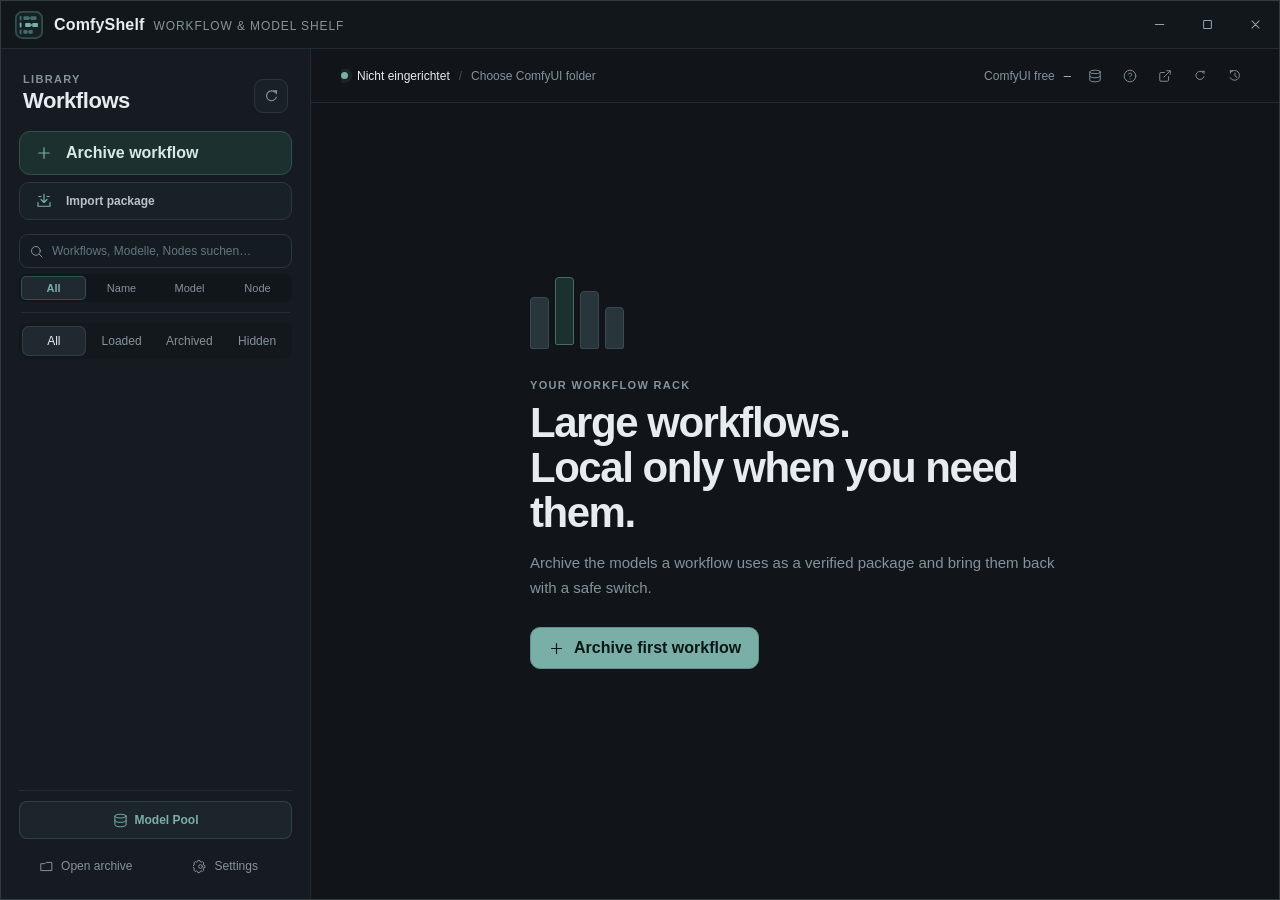
==== gui/index.html @ bd9ac720 "feat(ui): add categorized model pool overview modal with deduplication metrics" ====
<!doctype html>
<html lang="en">
<head>
  <meta charset="utf-8">
  <meta name="viewport" content="width=device-width, initial-scale=1">
  <title>ComfyShelf — Workflow & Model Shelf</title>
  <link rel="icon" href="assets/comfyshelf-mark-small.svg" type="image/svg+xml">
  <link rel="stylesheet" href="styles.css">
</head>
<body>
  <svg class="svg-sprite" aria-hidden="true">
    <symbol id="i-shelf" viewBox="0 0 24 24"><path d="M4 5.5h13.5a2 2 0 0 1 2 2v1H4z"/><path d="M4 10.5h16v3H4z"/><path d="M4 15.5h10.5a2 2 0 0 1 2 2v1H4z"/><path d="M3 3v18M21 3v18"/></symbol>
    <symbol id="i-minus" viewBox="0 0 24 24"><path d="M6 12h12"/></symbol>
    <symbol id="i-max" viewBox="0 0 24 24"><rect x="6.5" y="6.5" width="11" height="11" rx="1"/></symbol>
    <symbol id="i-restore" viewBox="0 0 24 24"><rect x="5.5" y="8.5" width="10" height="10" rx="1"/><path d="M8.5 8.5v-3h10v10h-3"/></symbol>
    <symbol id="i-close" viewBox="0 0 24 24"><path d="m7 7 10 10M17 7 7 17"/></symbol>
    <symbol id="i-plus" viewBox="0 0 24 24"><path d="M12 5v14M5 12h14"/></symbol>
    <symbol id="i-folder" viewBox="0 0 24 24"><path d="M3.5 7.5h6l2-2h9v13h-17z"/></symbol>
    <symbol id="i-refresh" viewBox="0 0 24 24"><path d="M19 8V4l-2 2a7 7 0 1 0 1.8 7"/><path d="M19 4h-4"/></symbol>
    <symbol id="i-settings" viewBox="0 0 24 24"><circle cx="12" cy="12" r="3"/><path d="M19 13.5v-3l-2-.7-.7-1.7.9-1.9-2.1-2.1-1.9.9-1.7-.7-.7-2h-3l-.7 2-1.7.7-1.9-.9-2.1 2.1.9 1.9-.7 1.7-2 .7v3l2 .7.7 1.7-.9 1.9 2.1 2.1 1.9-.9 1.7.7.7 2h3l.7-2 1.7-.7 1.9.9 2.1-2.1-.9-1.9.7-1.7z"/></symbol>
    <symbol id="i-shield" viewBox="0 0 24 24"><path d="M12 3 5 6v5c0 4.7 2.8 8.1 7 10 4.2-1.9 7-5.3 7-10V6z"/><path d="m9 12 2 2 4-4"/></symbol>
    <symbol id="i-download" viewBox="0 0 24 24"><path d="M12 4v11M8 11l4 4 4-4M5 19h14"/></symbol>
    <symbol id="i-upload" viewBox="0 0 24 24"><path d="M12 16V5M8 9l4-4 4 4M5 19h14"/></symbol>
    <symbol id="i-drive" viewBox="0 0 24 24"><rect x="3.5" y="5" width="17" height="14" rx="2"/><path d="M3.5 14h17M7 16.5h.01M10 16.5h.01"/></symbol>
    <symbol id="i-chevron" viewBox="0 0 24 24"><path d="m9 6 6 6-6 6"/></symbol>
    <symbol id="i-check" viewBox="0 0 24 24"><path d="m5 12 4 4L19 6"/></symbol>
    <symbol id="i-alert" viewBox="0 0 24 24"><path d="M12 3 2.8 20h18.4z"/><path d="M12 9v5M12 17.2v.1"/></symbol>
    <symbol id="i-copy" viewBox="0 0 24 24"><rect x="8" y="8" width="11" height="11" rx="1.5"/><path d="M16 8V5H5v11h3"/></symbol>
    <symbol id="i-import" viewBox="0 0 24 24"><path d="M4 14v5h16v-5"/><path d="M12 3v11M8 10l4 4 4-4"/><path d="M5 6h3M16 6h3"/></symbol>
    <symbol id="i-history" viewBox="0 0 24 24"><path d="M4 7V3M4 3h4"/><path d="M4.8 5.2A8.5 8.5 0 1 1 3.7 15"/><path d="M12 7v5l3 2"/></symbol>
    <symbol id="i-switch" viewBox="0 0 24 24"><path d="M4 7h13M14 4l3 3-3 3"/><path d="M20 17H7M10 14l-3 3 3 3"/></symbol>
    <symbol id="i-edit" viewBox="0 0 24 24"><path d="m14.5 5.5 4 4M4 20l1.2-5.2L15.8 4.2a1.4 1.4 0 0 1 2 0l2 2a1.4 1.4 0 0 1 0 2L9.2 18.8z"/><path d="m5.2 14.8 4 4"/></symbol>
    <symbol id="i-log" viewBox="0 0 24 24"><path d="M6 3.5h9l3 3v14H6z"/><path d="M15 3.5v3h3M9 11h6M9 15h6"/></symbol>
    <symbol id="i-trash" viewBox="0 0 24 24"><path d="M3 6h18M19 6v14a2 2 0 0 1-2 2H7a2 2 0 0 1-2-2V6M8 6V4a2 2 0 0 1 2-2h4a2 2 0 0 1 2 2v2M10 11v6M14 11v6"/></symbol>
    <symbol id="i-image" viewBox="0 0 24 24"><rect x="3" y="3" width="18" height="18" rx="2"/><circle cx="8.5" cy="8.5" r="1.5"/><path d="m21 15-5-5L5 21"/></symbol>
    <symbol id="i-expand" viewBox="0 0 24 24"><path d="M15 3h6v6M9 21H3v-6M21 3l-7 7M3 21l7-7"/></symbol>
    <symbol id="i-workflow" viewBox="0 0 24 24"><rect x="3" y="4" width="7" height="6" rx="1"/><rect x="14" y="14" width="7" height="6" rx="1"/><path d="M10 7h4v10"/></symbol>
    <symbol id="i-external" viewBox="0 0 24 24"><path d="M18 13v6a2 2 0 0 1-2 2H5a2 2 0 0 1-2-2V8a2 2 0 0 1 2-2h6M15 3h6v6M10 14 21 3"/></symbol>
    <symbol id="i-search" viewBox="0 0 24 24"><circle cx="11" cy="11" r="7"/><path d="m21 21-4.35-4.35"/></symbol>
    <symbol id="i-help" viewBox="0 0 24 24"><circle cx="12" cy="12" r="10"/><path d="M9.09 9a3 3 0 0 1 5.83 1c0 2-3 3-3 3M12 17h.01"/></symbol>
    <symbol id="i-eye" viewBox="0 0 24 24"><path d="M1 12s4-8 11-8 11 8 11 8-4 8-11 8-11-8-11-8z"/><circle cx="12" cy="12" r="3"/></symbol>
    <symbol id="i-eye-off" viewBox="0 0 24 24"><path d="M17.94 17.94A10.07 10.07 0 0 1 12 20c-7 0-11-8-11-8a18.45 18.45 0 0 1 5.06-5.94M9.9 4.24A9.12 9.12 0 0 1 12 4c7 0 11 8 11 8a18.5 18.5 0 0 1-2.16 3.19m-6.72-1.07a3 3 0 1 1-4.24-4.24M1 1l22 22"/></symbol>
    <symbol id="i-database" viewBox="0 0 24 24"><ellipse cx="12" cy="5" rx="9" ry="3"/><path d="M21 12c0 1.66-4 3-9 3s-9-1.34-9-3"/><path d="M3 5v14c0 1.66 4 3 9 3s9-1.34 9-3V5"/></symbol>
  </svg>

  <div class="app-shell">
    <header class="titlebar">
      <div class="titlebar-drag pywebview-drag-region">
        <div class="brand-mark"><img src="assets/comfyshelf-mark-small.svg" alt=""></div>
        <div class="brand-copy">
          <span class="brand-name">ComfyShelf</span>
          <span class="brand-subtitle">Workflow &amp; Model Shelf</span>
        </div>
      </div>
      <div class="window-controls">
        <button class="window-button" id="minimizeButton" aria-label="Minimize" data-i18n-aria="window.minimize"><svg><use href="#i-minus"/></svg></button>
        <button class="window-button" id="maximizeButton" aria-label="Maximize" title="Maximize" data-i18n-aria="window.maximize" data-i18n-title="window.maximize" aria-pressed="false"><svg><use href="#i-max"/></svg></button>
        <button class="window-button window-close" id="closeButton" aria-label="Close" data-i18n-aria="window.close"><svg><use href="#i-close"/></svg></button>
      </div>
    </header>

    <div class="workspace">
      <aside class="sidebar">
        <div class="library-heading">
          <div>
            <span class="eyebrow" data-i18n="library.eyebrow">Library</span>
            <h2>Workflows</h2>
          </div>
          <button class="icon-button" id="refreshButton" title="Refresh library" data-i18n-title="library.refresh"><svg><use href="#i-refresh"/></svg></button>
        </div>

        <button class="add-workflow-button" id="addWorkflowButton" data-i18n-title="library.archive_workflow_hint">
          <span class="button-icon"><svg><use href="#i-plus"/></svg></span>
          <span data-i18n="library.archive_workflow">Archive workflow</span>
        </button>
        <button class="import-package-button" id="importPackageButton" data-i18n-title="library.import_package_hint">
          <span class="button-icon"><svg><use href="#i-import"/></svg></span>
          <span data-i18n="library.import_package">Import package</span>
        </button>

        <div class="search-box">
          <span class="search-icon"><svg><use href="#i-search"/></svg></span>
          <input type="text" id="workflowSearchInput" placeholder="Workflows, Modelle, Nodes suchen…" data-i18n-placeholder="library.search_placeholder" aria-label="Search workflows" data-i18n-aria="library.search_aria" autocomplete="off" spellcheck="false">
          <button class="search-clear hidden" id="searchClearButton" title="Clear search" data-i18n-title="library.search_clear" aria-label="Clear search"><svg><use href="#i-close"/></svg></button>
        </div>

        <div class="search-scope-row" role="tablist" aria-label="Search scope" data-i18n-aria="search.scope">
          <button class="search-scope-chip active" data-scope="all" data-i18n="search.scope_all">All</button>
          <button class="search-scope-chip" data-scope="name" data-i18n="search.scope_name">Name</button>
          <button class="search-scope-chip" data-scope="model" data-i18n="search.scope_model">Model</button>
          <button class="search-scope-chip" data-scope="node" data-i18n="search.scope_node">Node</button>
        </div>

        <div class="sidebar-divider" aria-hidden="true"></div>

        <div class="filter-row" role="tablist" aria-label="Workflow filters" data-i18n-aria="library.filters">
          <button class="filter-chip active" data-filter="all" data-i18n="filter.all">All</button>
          <button class="filter-chip" data-filter="loaded" data-i18n="filter.loaded">Loaded</button>
          <button class="filter-chip" data-filter="archived" data-i18n="filter.archived">Archived</button>
          <button class="filter-chip" data-filter="hidden" data-i18n="filter.hidden">Hidden</button>
        </div>

        <div class="workflow-list" id="workflowList"></div>

        <div class="sidebar-footer">
          <button class="footer-action footer-action-secondary" id="modelPoolFooterButton" title="Open model pool overview" data-i18n-title="model_pool.open"><svg><use href="#i-database"/></svg><span data-i18n="model_pool.title">Model Pool</span></button>
          <button class="footer-action" id="openArchiveButton"><svg><use href="#i-folder"/></svg><span data-i18n="library.open_archive">Open archive</span></button>
          <button class="footer-action" id="settingsButton"><svg><use href="#i-settings"/></svg><span data-i18n="settings.button">Settings</span></button>
        </div>
      </aside>

      <main class="content">
        <section class="top-summary" id="topSummary">
          <div class="summary-path">
            <span class="summary-dot"></span>
            <span id="installationName">Nicht eingerichtet</span>
            <span class="path-divider">/</span>
            <span class="muted" id="comfyPath" data-i18n="summary.choose_comfy">Choose ComfyUI folder</span>
          </div>
          <div class="storage-tools">
            <div class="storage-readout">
              <span class="muted" data-i18n="summary.comfy_free">ComfyUI free</span>
              <strong id="freeSpace">—</strong>
            </div>
            <button class="summary-button" id="modelPoolButton" title="Open model pool overview" data-i18n-title="model_pool.open"><svg><use href="#i-database"/></svg></button>
            <button class="summary-button" id="tourHelpButton" title="Start feature tour" data-i18n-title="tour.help_button"><svg><use href="#i-help"/></svg></button>
            <button class="summary-button" id="openWebUiButton" title="Open ComfyUI in browser (127.0.0.1:8188)" data-i18n-title="summary.open_web"><svg><use href="#i-external"/></svg></button>
            <button class="summary-button" id="diskRefreshButton" title="Refresh storage and package status" data-i18n-title="summary.refresh"><svg><use href="#i-refresh"/></svg></button>
            <button class="summary-button" id="historyButton" title="Open activity history" data-i18n-title="history.open"><svg><use href="#i-history"/></svg></button>
          </div>
        </section>

        <section class="empty-state" id="emptyState">
          <div class="empty-rail" aria-hidden="true">
            <span></span><span></span><span></span><span></span>
          </div>
          <span class="eyebrow" data-i18n="empty.eyebrow">Your workflow rack</span>
          <h1 data-i18n-html="empty.title">Large workflows.<br>Local only when you need them.</h1>
          <p data-i18n="empty.copy">Archive the models a workflow uses as a verified package and bring them back with a safe switch.</p>
          <button class="primary-button" id="emptyAddButton" data-i18n-title="library.archive_workflow_hint"><svg><use href="#i-plus"/></svg><span data-i18n="empty.action">Archive first workflow</span></button>
        </section>

        <section class="loading-state hidden" id="loadingState" aria-live="polite">
          <div class="loading-shelf" aria-hidden="true"><span></span><span></span><span></span><span></span><span></span></div>
          <span class="eyebrow" data-i18n="loading.eyebrow">Workflow rack</span>
          <h1 data-i18n="loading.title">Reading library</h1>
          <p id="loadingMessage" data-i18n="scan.configuration">Checking configuration…</p>
          <div class="loading-detail"><span class="loading-pulse"></span><span id="loadingPackage" data-i18n="loading.responsive">ComfyShelf remains responsive while this runs.</span></div>
        </section>

        <section class="detail-view hidden" id="detailView">
          <div class="detail-hero">
            <div class="status-rail" id="statusRail"><span></span><span></span><span></span><span></span></div>
            <div class="detail-title-wrap">
              <div class="detail-kicker">
                <span class="status-pill" id="statusPill">Archived</span>
                <span class="status-pill hidden-badge hidden" id="hiddenPill" data-i18n="filter.hidden">Hidden</span>
                <span class="integrity-label" id="integrityLabel"><svg><use href="#i-shield"/></svg>Not verified</span>
              </div>
              <div class="package-name-row">
                <h1 id="packageName">Workflow</h1>
                <button class="rename-button" id="renameButton" title="Rename workflow" aria-label="Rename workflow" data-i18n-title="rename.button" data-i18n-aria="rename.button"><svg><use href="#i-edit"/></svg></button>
                <button class="hide-button" id="hideWorkflowButton" title="Hide workflow" aria-label="Hide workflow" data-i18n-title="detail.hide_workflow" data-i18n-aria="detail.hide_workflow"><svg><use href="#i-eye-off"/></svg></button>
              </div>
              <p id="packagePath">—</p>
              <div class="workflow-action-strip">
                <button class="copy-workflow-button" id="copyWorkflowButton" data-i18n-title="workflow.copy_hint">
                  <svg><use href="#i-copy"/></svg>
                  <span id="copyWorkflowText" data-i18n="workflow.copy_button">Copy workflow</span>
                  <span class="kbd-chip">Ctrl+V</span>
                </button>
                <button class="secondary-button workflow-file-button" id="showWorkflowFileButton" data-i18n-title="workflow_file.hint"><svg aria-hidden="true"><use href="#i-folder"/></svg><span data-i18n="workflow_file.button">Show workflow file</span></button>
              </div>
            </div>
            <div class="hero-cover hidden" id="heroCover" title="Click to view full preview" data-i18n-title="detail.preview_zoom">
              <img id="heroCoverImg" alt="Workflow preview">
              <div class="hero-cover-overlay"><svg><use href="#i-expand"/></svg></div>
            </div>
            <div class="hero-metric" id="heroMetric">
              <span data-i18n="detail.model_size">Model footprint</span>
              <strong id="modelSize">—</strong>
              <small id="storageImpactLabel">—</small>
            </div>
          </div>

          <div class="metrics-grid">
            <article class="metric-card"><span data-i18n="detail.model_files">Model files</span><small class="metric-subtitle" data-i18n="detail.model_files_hint">(Models, VAEs, LoRAs…)</small><strong id="modelCount">—</strong><small id="modelPresence">—</small></article>
            <article class="metric-card"><span data-i18n="detail.model_storage">Model storage</span><strong id="modelStorageMode">—</strong><small id="modelStorageLabel">saved in package</small></article>
            <article class="metric-card"><span>Custom Nodes</span><strong id="customNodeCount">—</strong><small id="customNodeSubtitle" data-i18n="detail.documented_only">documented only</small></article>
          </div>

          <div class="detail-columns">
            <section class="panel dependency-panel">
              <div class="panel-heading">
                <div><span class="eyebrow" data-i18n="detail.contents">Package contents</span><h3 data-i18n="detail.models">Models</h3></div>
                <button class="secondary-button dependency-scan-button" id="dependencyScanButton" data-i18n-title="dependencies.hint"><svg><use href="#i-refresh"/></svg><span data-i18n="dependencies.button">Scan dependencies</span></button>
              </div>
              <div class="dependency-list" id="modelList"></div>
            </section>

            <section class="panel notes-panel">
              <div class="panel-heading"><div><span class="eyebrow" data-i18n="detail.environment">Environment</span><h3 data-i18n="detail.notes">Notes</h3></div></div>
              <div id="noticeList" class="notice-list"></div>
              <div class="custom-node-block">
                <span class="block-label" data-i18n="detail.custom_nodes_used">Custom Nodes used</span>
                <div id="customNodeList" class="tag-list"></div>
              </div>
            </section>
          </div>

          <footer class="action-dock">
            <button class="secondary-button" id="verifyButton"><svg><use href="#i-shield"/></svg><span data-i18n="detail.verify">Verify package</span></button>
            <button class="secondary-button" id="exportButton" data-i18n-title="storage.export_hint"><svg><use href="#i-upload"/></svg><span data-i18n="storage.export_button">Export portable ZIP…</span></button>
            <button class="secondary-button" id="storageButton"></button>
            <button class="secondary-button danger-action-button" id="deletePackageButton" data-i18n-title="actions.delete_hint"><svg><use href="#i-trash"/></svg><span data-i18n="actions.delete_button">Delete archive…</span></button>
            <div class="dock-spacer"></div>
            <button class="secondary-button hidden" id="tertiaryActionButton"></button>
            <button class="secondary-button hidden" id="secondaryActionButton"></button>
            <button class="primary-button" id="primaryActionButton"></button>
          </footer>
        </section>
      </main>
    </div>
  </div>

  <div class="resize-handle resize-n" data-edge="n" aria-hidden="true"></div>
  <div class="resize-handle resize-e" data-edge="e" aria-hidden="true"></div>
  <div class="resize-handle resize-s" data-edge="s" aria-hidden="true"></div>
  <div class="resize-handle resize-w" data-edge="w" aria-hidden="true"></div>
  <div class="resize-handle resize-ne" data-edge="ne" aria-hidden="true"></div>
  <div class="resize-handle resize-se" data-edge="se" aria-hidden="true"></div>
  <div class="resize-handle resize-sw" data-edge="sw" aria-hidden="true"></div>
  <div class="resize-handle resize-nw" data-edge="nw" aria-hidden="true"></div>

  <div class="modal-backdrop hidden" id="settingsModal">
    <section class="modal settings-modal" role="dialog" aria-modal="true" aria-labelledby="settingsTitle">
      <div class="modal-heading">
        <div><span class="eyebrow" data-i18n="settings.eyebrow">Setup</span><h2 id="settingsTitle" data-i18n="settings.title">Where are your workflows?</h2></div>
        <button class="icon-button modal-close" id="settingsCloseButton"><svg><use href="#i-close"/></svg></button>
      </div>
      <p class="modal-intro" data-i18n="settings.intro">Both locations remain entirely under your control. The switcher only changes files that were previously archived and verified.</p>

      <div class="language-setting">
        <span><strong data-i18n="settings.language">Interface language</strong><small data-i18n="settings.language_hint">Used for the interface and user-facing messages.</small></span>
        <div class="language-toggle" role="group" aria-label="Interface language" data-i18n-aria="settings.language">
          <button data-language="en" class="active">EN</button><button data-language="de">DE</button>
        </div>
      </div>

      <label class="path-field">
        <span data-i18n="settings.comfy_root">ComfyUI root folder</span>
        <div class="path-input-row"><input id="comfyRootInput" placeholder="C:\AI\ComfyUI"><button class="browse-button" id="browseComfyButton"><svg><use href="#i-folder"/></svg></button></div>
        <small data-i18n="settings.comfy_hint">Contains models, user and custom_nodes.</small>
      </label>

      <label class="path-field">
        <span data-i18n="settings.archive_root">Archive folder</span>
        <div class="path-input-row"><input id="archiveRootInput" placeholder="E:\WorkflowArchive"><button class="browse-button" id="browseArchiveButton"><svg><use href="#i-folder"/></svg></button></div>
        <small data-i18n="settings.archive_hint">Portable workflow ZIPs are stored here.</small>
      </label>

      <div class="link-mode-setting">
        <span><strong data-i18n="settings.link_mode">Model Loading Method</strong><small data-i18n="settings.link_mode_hint">Choose between instant links (hardlink/symlink) and physical file copies.</small></span>
        <select id="linkModeSelect" class="select-field">
          <option value="auto" data-i18n="settings.link_mode_auto">Instant Link (Recommended: Hardlink / Symlink with copy fallback)</option>
          <option value="copy" data-i18n="settings.link_mode_copy">Full Copy (Standard, maximum compatibility)</option>
          <option value="hardlink" data-i18n="settings.link_mode_hardlink">Force Hardlink (Same NTFS volume only)</option>
          <option value="symlink" data-i18n="settings.link_mode_symlink">Force Symlink (Windows Developer Mode)</option>
        </select>
      </div>

      <label class="setting-toggle">
        <input type="checkbox" id="autoCopyWorkflowCheckbox" checked>
        <span><strong data-i18n="settings.auto_copy">Auto-copy workflow on load</strong><small data-i18n="settings.auto_copy_hint">Automatically places the workflow graph into your clipboard when loaded, ready for Ctrl+V in ComfyUI.</small></span>
      </label>

      <div class="validation-box hidden" id="settingsValidation"></div>
      <button class="diagnostic-button maintenance-button" id="optimizeLibraryButton"><svg><use href="#i-drive"/></svg><span><strong data-i18n="library_optimize.button">Optimize entire library</strong><small data-i18n="library_optimize.hint">Move older full packages into the shared model pool</small></span></button>
      <button class="diagnostic-button" id="openLogButton"><svg><use href="#i-log"/></svg><span><strong data-i18n="settings.open_log">Open diagnostic log</strong><small data-i18n="settings.log_hint">Startup timings, package checks and technical errors</small></span></button>
      <div class="modal-actions"><button class="text-button" id="settingsCancelButton" data-i18n="common.cancel">Cancel</button><button class="primary-button" id="saveSettingsButton"><svg><use href="#i-check"/></svg><span data-i18n="settings.save">Save setup</span></button></div>
    </section>
  </div>

  <div class="modal-backdrop hidden" id="confirmModal">
    <section class="modal confirm-modal" role="dialog" aria-modal="true" aria-labelledby="confirmTitle">
      <div class="confirm-icon" id="confirmIcon"><svg><use href="#i-shield"/></svg></div>
      <span class="eyebrow" id="confirmEyebrow">Safety check</span>
      <h2 id="confirmTitle">Confirm action</h2>
      <div class="confirm-copy" id="confirmCopy"></div>
      <label class="safety-option hidden" id="incompleteOption"><input type="checkbox" id="allowIncompleteCheckbox"><span><strong data-i18n="confirm.allow_incomplete">Accept incomplete package</strong><small data-i18n="confirm.allow_incomplete_hint">Known missing dependencies remain documented.</small></span></label>
      <label class="safety-option hidden" id="sharedOption"><input type="checkbox" id="allowSharedCheckbox"><span><strong data-i18n="confirm.allow_shared">Remove shared models anyway</strong><small data-i18n="confirm.allow_shared_hint">Other local workflows may be missing models afterwards.</small></span></label>
      <div class="modal-actions"><button class="text-button" id="confirmCancelButton" data-i18n="common.cancel">Cancel</button><button class="primary-button" id="confirmProceedButton">Continue</button></div>
    </section>
  </div>

  <div class="modal-backdrop hidden" id="historyModal">
    <section class="modal history-modal" role="dialog" aria-modal="true" aria-labelledby="historyTitle">
      <div class="modal-heading">
        <div><span class="eyebrow" data-i18n="history.eyebrow">Activity</span><h2 id="historyTitle" data-i18n="history.title">Recent actions</h2></div>
        <button class="icon-button modal-close" id="historyCloseButton"><svg><use href="#i-close"/></svg></button>
      </div>
      <p class="modal-intro" data-i18n="history.intro">Archiving, loading, unloading, renaming and switching are recorded locally on this computer.</p>
      <div class="history-list" id="historyList"></div>
      <div class="modal-actions"><button class="text-button" id="clearHistoryButton" data-i18n="history.clear">Clear history</button><button class="secondary-button" id="historyDoneButton" data-i18n="common.close">Close</button></div>
    </section>
  </div>

  <div class="modal-backdrop hidden" id="renameModal">
    <section class="modal rename-modal" role="dialog" aria-modal="true" aria-labelledby="renameTitle">
      <div class="modal-heading">
        <div><span class="eyebrow" data-i18n="library.eyebrow">Library</span><h2 id="renameTitle" data-i18n="rename.title">Rename workflow</h2></div>
        <button class="icon-button modal-close" id="renameCloseButton" aria-label="Close dialog" data-i18n-aria="common.close_dialog"><svg><use href="#i-close"/></svg></button>
      </div>
      <p class="modal-intro" data-i18n="rename.intro">The ZIP name changes. Package contents and checksums remain untouched.</p>
      <label class="path-field rename-field">
        <span data-i18n="rename.new_name">New name</span>
        <div class="rename-input-row"><input id="renameInput" maxlength="180" autocomplete="off" spellcheck="false"><span>.zip</span></div>
        <small data-i18n="rename.hint">The filename is also the visible name in your library.</small>
      </label>
      <div class="validation-box hidden" id="renameValidation"></div>
      <div class="modal-actions"><button class="text-button" id="renameCancelButton" data-i18n="common.cancel">Cancel</button><button class="primary-button" id="renameSaveButton"><svg><use href="#i-check"/></svg><span data-i18n="rename.save">Rename</span></button></div>
    </section>
  </div>

  <div class="modal-backdrop hidden" id="deleteModal">
    <section class="modal delete-modal" role="dialog" aria-modal="true" aria-labelledby="deleteTitle">
      <div class="modal-heading">
        <div><span class="eyebrow" data-i18n="delete.eyebrow">Library</span><h2 id="deleteTitle" data-i18n="delete.title">Delete workflow archive</h2></div>
        <button class="icon-button modal-close" id="deleteCloseButton" aria-label="Close dialog" data-i18n-aria="common.close_dialog"><svg><use href="#i-close"/></svg></button>
      </div>
      <p class="modal-intro" id="deleteIntro"></p>

      <div class="delete-options">
        <label class="safety-option">
          <input type="radio" name="deleteMethod" value="trash" id="deleteMethodTrash" checked>
          <span>
            <strong data-i18n="delete.method_trash">Move to Recycle Bin (Recommended)</strong>
            <small data-i18n="delete.method_trash_hint">Can be restored from the Windows Recycle Bin if needed.</small>
          </span>
        </label>
        <label class="safety-option">
          <input type="radio" name="deleteMethod" value="permanent" id="deleteMethodPermanent">
          <span>
            <strong data-i18n="delete.method_permanent">Delete permanently</strong>
            <small data-i18n="delete.method_permanent_hint">Instantly deletes the file without sending it to the Recycle Bin.</small>
          </span>
        </label>
      </div>

      <label class="safety-option hidden" id="deleteOrphansOption">
        <input type="checkbox" id="deleteOrphansCheckbox">
        <span>
          <strong id="deleteOrphansLabel" data-i18n="delete.clean_pool">Also delete orphaned pool models</strong>
          <small data-i18n="delete.clean_pool_hint">These models are not referenced by any other archived workflow.</small>
        </span>
      </label>

      <div class="notice warning hidden" id="deleteLoadedWarning" style="margin-top: 14px;">
        <svg><use href="#i-alert"/></svg>
        <div class="notice-body">
          <span data-i18n="delete.loaded_warning">This workflow is currently loaded in ComfyUI. The local model files in ComfyUI will remain in place.</span>
        </div>
      </div>

      <div class="modal-actions">
        <button class="text-button" id="deleteCancelButton" data-i18n="common.cancel">Cancel</button>
        <button class="primary-button danger-button" id="deleteConfirmButton"><svg><use href="#i-trash"/></svg><span data-i18n="delete.confirm">Delete archive</span></button>
      </div>
    </section>
  </div>

  <div class="modal-backdrop hidden" id="downloadModal">
    <section class="modal download-modal" role="dialog" aria-modal="true" aria-labelledby="downloadTitle">
      <div class="modal-heading">
        <div><span class="eyebrow" data-i18n="download.eyebrow">Hugging Face Resolver</span><h2 id="downloadTitle" data-i18n="download.title">Download model</h2></div>
        <button class="icon-button modal-close" id="downloadCloseButton" aria-label="Close dialog" data-i18n-aria="common.close_dialog"><svg><use href="#i-close"/></svg></button>
      </div>
      <p class="modal-intro" data-i18n="download.intro">Download missing models directly from Hugging Face into ComfyUI or your shared pool.</p>

      <div class="download-info-card">
        <div class="download-info-row">
          <span class="download-info-label" data-i18n="download.model_label">Model</span>
          <strong id="downloadModelName" class="download-info-value"></strong>
        </div>
        <div class="download-info-row">
          <span class="download-info-label" data-i18n="download.target_label">Destination</span>
          <span id="downloadTargetPath" class="download-info-value code-path"></span>
        </div>
        <div class="download-info-row" id="downloadWebLinkRow">
          <span class="download-info-label" data-i18n="download.web_label">Web</span>
          <div class="download-web-links">
            <button type="button" class="link-action-btn" id="downloadOpenWebBtn" data-open-url="" title="Model Card auf Hugging Face öffnen">
              <svg><use href="#i-external"/></svg>
              <span id="downloadOpenWebText" data-i18n="download.view_model_card">Model Card auf Hugging Face öffnen</span>
            </button>
            <button type="button" class="link-action-btn civitai-link-btn" id="downloadCivitaiBtn" data-open-url="" title="Auf Civitai suchen">
              <svg><use href="#i-external"/></svg>
              <span data-i18n="download.open_civitai_search">Auf Civitai suchen</span>
            </button>
          </div>
        </div>
      </div>

      <div class="download-source-section">
        <label class="path-field" for="downloadSourceInput">
          <span data-i18n="download.source_label">Hugging Face URL or Repo-ID</span>
          <div class="download-input-row">
            <input id="downloadSourceInput" type="text" autocomplete="off" spellcheck="false" placeholder="https://huggingface.co/... oder owner/repo" data-i18n-placeholder="download.source_placeholder">
          </div>
          <small data-i18n="download.source_hint">Paste a Hugging Face URL, repo ID (e.g. owner/repo) or direct download link.</small>
        </label>

        <div class="download-candidates-box hidden" id="downloadCandidatesBox">
          <span class="download-candidates-header" id="downloadCandidatesHeader" data-i18n="download.hf_candidates_header">Suggestions from Hugging Face:</span>
          <div class="download-candidates-list" id="downloadCandidatesList"></div>
          <div class="download-candidates-fallback hidden" id="downloadCandidatesFallback" style="margin-top: 8px;">
            <div class="download-web-links">
              <button type="button" class="link-action-btn" id="downloadSearchHfBtn" data-open-url="">
                <svg><use href="#i-external"/></svg>
                <span data-i18n="download.open_hf_search">Suche auf Hugging Face im Browser öffnen</span>
              </button>
              <button type="button" class="link-action-btn civitai-link-btn" id="downloadFallbackCivitaiBtn" data-open-url="">
                <svg><use href="#i-external"/></svg>
                <span data-i18n="download.open_civitai_search">Auf Civitai suchen</span>
              </button>
            </div>
          </div>
        </div>
      </div>

      <label class="safety-option" id="downloadStoreInPoolOption">
        <input type="checkbox" id="downloadStoreInPoolCheckbox" checked>
        <span>
          <strong data-i18n="download.store_in_pool">Record in package &amp; shared pool</strong>
          <small data-i18n="download.store_in_pool_hint">Removes model from missing list and updates workflow status to complete.</small>
        </span>
      </label>

      <div class="modal-actions">
        <button class="text-button" id="downloadCancelButton" data-i18n="common.cancel">Cancel</button>
        <button class="primary-button" id="downloadStartButton"><svg><use href="#i-download"/></svg><span data-i18n="download.start_button">Start Download</span></button>
      </div>
    </section>
  </div>

  <div class="modal-backdrop hidden" id="lightboxModal">
    <div class="lightbox-dialog" role="dialog" aria-modal="true" aria-label="Workflow preview">
      <button class="icon-button lightbox-close" id="lightboxCloseButton" aria-label="Close dialog" data-i18n-aria="common.close_dialog"><svg><use href="#i-close"/></svg></button>
      <img class="lightbox-image" id="lightboxImage" alt="Workflow preview">
      <div class="lightbox-caption" id="lightboxCaption"></div>
    </div>
  </div>

  <div class="modal-backdrop hidden" id="tourModal">
    <section class="modal tour-modal" role="dialog" aria-modal="true" aria-labelledby="tourTitle">
      <div class="tour-header">
        <span class="tour-step-badge" id="tourStepBadge">Step 1 of 4</span>
        <div class="tour-header-controls">
          <div class="language-toggle tour-lang-toggle" role="group" aria-label="Interface language" data-i18n-aria="settings.language">
            <button data-language="en" class="active">EN</button><button data-language="de">DE</button>
          </div>
          <button class="tour-close-btn" id="tourCloseButton" aria-label="Close tour" data-i18n-aria="common.close_dialog"><svg><use href="#i-close"/></svg></button>
        </div>
      </div>

      <div class="tour-body">
        <div class="tour-icon-wrap" id="tourIconWrap">
          <svg id="tourIcon"><use href="#i-shelf"/></svg>
        </div>
        <h2 class="tour-title" id="tourTitle">Your Workflow Shelf</h2>
        <p class="tour-copy" id="tourCopy">Park your heavy workflows and models safely on your secondary storage drive.</p>
        <div class="tour-highlight" id="tourHighlight">
          <svg id="tourHighlightIcon"><use href="#i-drive"/></svg>
          <span id="tourHighlightText">Deduplicated shared pool: Multiple workflows share models automatically.</span>
        </div>
      </div>

      <div class="tour-footer">
        <div class="tour-dots" id="tourDots">
          <span class="tour-dot active"></span>
          <span class="tour-dot"></span>
          <span class="tour-dot"></span>
          <span class="tour-dot"></span>
        </div>
        <div class="tour-actions">
          <button class="text-button" id="tourSkipButton" data-i18n="tour.skip">Skip tour</button>
          <button class="secondary-button hidden" id="tourPrevButton" data-i18n="tour.prev">Back</button>
          <button class="primary-button" id="tourNextButton" data-i18n="tour.next">Next</button>
        </div>
      </div>
    </section>
  </div>

  <div class="modal-backdrop hidden" id="modelPoolModal">
    <section class="modal model-pool-modal" role="dialog" aria-modal="true" aria-labelledby="modelPoolTitle">
      <div class="modal-heading">
        <div>
          <span class="eyebrow" data-i18n="model_pool.eyebrow">Shared Storage Pool</span>
          <h2 id="modelPoolTitle" data-i18n="model_pool.title">Model Pool Overview</h2>
        </div>
        <button class="icon-button modal-close" id="modelPoolCloseButton" aria-label="Close dialog" data-i18n-aria="common.close_dialog"><svg><use href="#i-close"/></svg></button>
      </div>
      <p class="modal-intro" data-i18n="model_pool.intro">Categorized overview of all shared and archived models across your workflows.</p>

      <div class="model-pool-stats" id="modelPoolStats">
        <div class="pool-stat-card">
          <span class="pool-stat-label" data-i18n="model_pool.stat_models">Unique Models</span>
          <strong class="pool-stat-value" id="poolStatModels">0</strong>
          <small class="pool-stat-sub" id="poolStatRefs">0 references</small>
        </div>
        <div class="pool-stat-card">
          <span class="pool-stat-label" data-i18n="model_pool.stat_pool_size">Pool Size</span>
          <strong class="pool-stat-value" id="poolStatSize">0 B</strong>
          <small class="pool-stat-sub" id="poolStatDisk">on disk</small>
        </div>
        <div class="pool-stat-card highlight">
          <span class="pool-stat-label" data-i18n="model_pool.stat_savings">Storage Saved</span>
          <strong class="pool-stat-value text-teal" id="poolStatSaved">0 B</strong>
          <small class="pool-stat-sub" id="poolStatSavedPercent">deduplicated</small>
        </div>
        <div class="pool-stat-card">
          <span class="pool-stat-label" data-i18n="model_pool.stat_loaded">ComfyUI Active</span>
          <strong class="pool-stat-value text-amber" id="poolStatLoaded">0</strong>
          <small class="pool-stat-sub" id="poolStatLoadedSize">currently linked</small>
        </div>
      </div>

      <div class="model-pool-controls">
        <div class="pool-search-box">
          <span class="search-icon"><svg><use href="#i-search"/></svg></span>
          <input type="text" id="modelPoolSearchInput" placeholder="Filter models by name or workflow…" data-i18n-placeholder="model_pool.search_placeholder" autocomplete="off" spellcheck="false">
          <button class="search-clear hidden" id="modelPoolSearchClear" title="Clear filter"><svg><use href="#i-close"/></svg></button>
        </div>
        <div class="model-pool-categories" id="modelPoolCategories" role="tablist"></div>
      </div>

      <div class="model-pool-scroll" id="modelPoolScroll">
        <div class="model-pool-list" id="modelPoolList"></div>
      </div>

      <div class="model-pool-footer">
        <div class="model-pool-location" id="modelPoolLocation">
          <svg><use href="#i-folder"/></svg>
          <span id="modelPoolPath" class="muted">—</span>
        </div>
        <div class="modal-actions">
          <button class="secondary-button" id="modelPoolDoneButton" data-i18n="common.close">Close</button>
        </div>
      </div>
    </section>
  </div>

  <div class="busy-overlay hidden" id="busyOverlay">
    <section class="busy-card" aria-live="polite">
      <div class="busy-heading">
        <div class="spinner"></div>
        <div><strong id="busyTitle">Verifying package</strong><span id="busyDetail">Large models may take a moment.</span></div>
      </div>
      <div class="progress-meta"><span id="progressPhase">Preparing</span><strong id="progressPercent">—</strong></div>
      <div class="progress-track indeterminate" id="progressTrack"><span id="progressFill"></span></div>
      <div class="progress-file"><span id="progressFile">Preparing package…</span><span id="progressAmount"></span></div>
      <div class="log-heading"><span data-i18n="progress.process">Process</span><button class="log-copy-button" id="copyLogsButton" title="Copy log" data-i18n-title="progress.copy"><svg><use href="#i-copy"/></svg></button></div>
      <div class="process-log" id="processLog"></div>
      <div class="busy-actions"><button class="text-button cancel-operation-button" id="cancelOperationButton">Cancel operation</button></div>
    </section>
  </div>
  <div class="drop-overlay hidden" id="dropOverlay">
    <div class="drop-card">
      <svg><use href="#i-upload"/></svg>
      <h3 data-i18n="drop.title">Workflow oder Paket hier ablegen</h3>
      <p data-i18n="drop.subtitle">Generiertes .png, .json-Workflow oder .zip-Paket ablegen zum Archivieren oder Importieren</p>
    </div>
  </div>
  <div class="toast hidden" id="toast"><svg><use href="#i-check"/></svg><span id="toastText"></span></div>

  <script src="app.js"></script>
</body>
</html>
---- gui/styles.css ----
:root {
  --ink-950: #0d1114;
  --ink-900: #111519;
  --ink-850: #151b20;
  --ink-800: #192127;
  --ink-750: #202930;
  --ink-700: #28323a;
  --line: #2b363e;
  --line-soft: #222c32;
  --text: #e6ecef;
  --text-soft: #b8c3c9;
  --muted: #84939c;
  --teal: #79afa7;
  --teal-deep: #426d68;
  --teal-wash: #1c302f;
  --amber: #c6a064;
  --amber-wash: #332a1c;
  --red: #c77b78;
  --red-wash: #352022;
  --radius-lg: 18px;
  --radius-md: 12px;
  --radius-sm: 8px;
  --display: "Segoe UI Variable Display", "Segoe UI", sans-serif;
  --body: "Segoe UI Variable Text", "Segoe UI", sans-serif;
  --mono: "Cascadia Mono", "SFMono-Regular", Consolas, monospace;
}

* { box-sizing: border-box; }
html, body { width: 100%; height: 100%; margin: 0; overflow: hidden; }
body {
  background: var(--ink-950);
  color: var(--text);
  font-family: var(--body);
  font-size: 16px;
  -webkit-font-smoothing: antialiased;
  user-select: none;
}
button, input { font: inherit; }
button { color: inherit; }
.svg-sprite { position: absolute; width: 0; height: 0; overflow: hidden; }
svg { width: 20px; height: 20px; fill: none; stroke: currentColor; stroke-width: 1.6; stroke-linecap: round; stroke-linejoin: round; }
.hidden { display: none !important; }
.dependency-scan-button { flex-shrink: 0; }
.dependency-panel .panel-heading { flex-wrap: wrap; gap: 12px; }
.dependency-scan-results { list-style: none; margin: 16px 0; padding: 0; }
.dependency-scan-row { display: grid; grid-template-columns: minmax(0, 1fr) auto; gap: 6px 16px; padding: 14px 0; border-bottom: 1px solid var(--line); text-align: left; }
.dependency-scan-name { min-width: 0; }
.dependency-scan-name strong { display: block; color: var(--text); font-size: 16px; line-height: 1.5; overflow-wrap: anywhere; user-select: text; }
.dependency-scan-name span, .dependency-scan-source { color: var(--text-soft); font-size: 14px; line-height: 1.5; }
.dependency-scan-status { color: var(--text-soft); font-size: 14px; align-self: start; }
.dependency-scan-row.found .dependency-scan-status { color: var(--teal); }
.dependency-scan-row.ambiguous .dependency-scan-status, .dependency-scan-row.missing .dependency-scan-status, .dependency-scan-warning { color: var(--amber); }
.dependency-scan-source, .dependency-scan-row details { grid-column: 1 / -1; overflow-wrap: anywhere; user-select: text; }
.dependency-scan-row summary { cursor: pointer; }
.dependency-scan-row summary:focus-visible { outline: 2px solid var(--teal); outline-offset: 4px; }
.dependency-backup-path { overflow-wrap: anywhere; user-select: text; color: var(--text); }
@media (max-width: 700px) { .dependency-scan-row { grid-template-columns: minmax(0, 1fr); } }
.muted { color: var(--muted); }

.app-shell {
  width: 100%; height: 100%;
  background: var(--ink-900);
  border: 1px solid #303b42;
  overflow: hidden;
}
.resize-handle { position: fixed; z-index: 1000; touch-action: none; }
.resize-n, .resize-s { left: 9px; right: 9px; height: 6px; cursor: ns-resize; }
.resize-e, .resize-w { top: 9px; bottom: 9px; width: 6px; cursor: ew-resize; }
.resize-n { top: 0; }
.resize-e { right: 0; }
.resize-s { bottom: 0; }
.resize-w { left: 0; }
.resize-ne, .resize-se, .resize-sw, .resize-nw { width: 11px; height: 11px; }
.resize-ne { top: 0; right: 0; cursor: nesw-resize; }
.resize-se { right: 0; bottom: 0; cursor: nwse-resize; }
.resize-sw { bottom: 0; left: 0; cursor: nesw-resize; }
.resize-nw { top: 0; left: 0; cursor: nwse-resize; }

.titlebar {
  height: 48px;
  display: flex;
  align-items: stretch;
  border-bottom: 1px solid var(--line-soft);
  background: #12171b;
}
.titlebar-drag { flex: 1; display: flex; align-items: center; gap: 11px; padding: 0 14px; }
.brand-mark {
  width: 28px; height: 28px; display: grid; place-items: center;
  flex: 0 0 28px;
}
.brand-mark img { display: block; width: 28px; height: 28px; }
.brand-copy { display: flex; align-items: baseline; gap: 9px; }
.brand-name { font: 650 16px/1 var(--display); letter-spacing: .01em; }
.brand-subtitle { color: var(--muted); font-size: 12px; letter-spacing: .075em; text-transform: uppercase; }
.window-controls { display: flex; }
.window-button {
  width: 48px; height: 47px; display: grid; place-items: center; border: 0; background: transparent;
  color: #95a2aa; transition: background .14s ease, color .14s ease;
}
.window-button svg { width: 17px; height: 17px; stroke-width: 1.45; }
.window-button:hover { background: #222a2f; color: var(--text); }
.window-close:hover { background: #8c4446; color: white; }

.workspace { display: grid; grid-template-columns: 310px 1fr; height: calc(100% - 48px); min-height: 0; }
.sidebar {
  min-width: 0; min-height: 0; display: flex; flex-direction: column; padding: 24px 18px 14px;
  background: var(--ink-850); border-right: 1px solid var(--line-soft);
}
.library-heading { display: flex; align-items: flex-end; justify-content: space-between; padding: 0 4px 18px; }
.eyebrow { display: block; color: var(--muted); font-size: 11px; font-weight: 700; letter-spacing: .12em; text-transform: uppercase; }
h1, h2, h3, p { margin: 0; }
.library-heading h2 { margin-top: 3px; font: 620 22px/1.15 var(--display); letter-spacing: -.02em; }
.icon-button, .browse-button {
  width: 34px; height: 34px; display: grid; place-items: center; border: 1px solid var(--line);
  border-radius: 9px; color: var(--muted); background: var(--ink-800); transition: .14s ease;
}
.icon-button:hover, .browse-button:hover { color: var(--text); border-color: #44515a; background: var(--ink-750); }
.icon-button svg, .browse-button svg { width: 17px; height: 17px; }
.add-workflow-button {
  height: 44px; display: flex; align-items: center; gap: 10px; padding: 0 12px; border: 1px solid #34504e;
  border-radius: 11px; background: var(--teal-wash); color: #d8e8e5; font-weight: 600; text-align: left;
}
.add-workflow-button:hover { background: #233b39; border-color: #456965; }
.import-package-button {
  height: 38px; display: flex; align-items: center; gap: 10px; margin-top: 7px; padding: 0 12px;
  border: 1px solid var(--line); border-radius: 10px; background: #182126; color: var(--text-soft);
  font-size: 12px; font-weight: 600; text-align: left;
}
.import-package-button:hover { background: #202b31; border-color: #46545d; color: var(--text); }
.button-icon { width: 24px; height: 24px; display: grid; place-items: center; color: var(--teal); }
.button-icon svg { width: 18px; height: 18px; }
.search-box {
  position: relative;
  display: flex;
  align-items: center;
  margin-top: 14px;
  background: #141c21;
  border: 1px solid var(--line);
  border-radius: 9px;
  transition: border-color .15s ease, background-color .15s ease, box-shadow .15s ease;
}
.search-box:focus-within {
  border-color: var(--teal);
  background: #162026;
  box-shadow: 0 0 0 1px rgba(78, 187, 142, 0.25);
}
.search-icon {
  width: 32px;
  height: 32px;
  display: grid;
  place-items: center;
  color: var(--muted);
  flex-shrink: 0;
  pointer-events: none;
}
.search-icon svg {
  width: 15px;
  height: 15px;
}
.search-box input {
  flex: 1;
  height: 32px;
  border: 0;
  outline: none;
  background: transparent;
  color: var(--text);
  font-size: 12px;
  padding: 0 4px 0 0;
}
.search-box input:focus,
.search-box input:focus-visible {
  outline: none !important;
  box-shadow: none !important;
}
.search-box input::placeholder {
  color: #637580;
}
.search-clear {
  width: 28px;
  height: 28px;
  display: grid;
  place-items: center;
  border: 0;
  background: transparent;
  color: var(--muted);
  cursor: pointer;
  border-radius: 6px;
  padding: 0;
  margin-right: 2px;
  transition: color .12s ease;
}
.search-clear:focus,
.search-clear:focus-visible {
  outline: none !important;
  color: var(--teal);
}
.search-clear:hover {
  color: var(--text);
}
.search-clear svg {
  width: 13px;
  height: 13px;
}
.search-scope-row {
  display: flex;
  gap: 3px;
  margin-top: 6px;
  padding: 2px;
  background: #10161a;
  border-radius: 7px;
}
.search-scope-chip {
  flex: 1;
  height: 24px;
  border: 0;
  border-radius: 5px;
  background: transparent;
  color: var(--muted);
  font-size: 11px;
  font-weight: 500;
  transition: all .12s ease;
  cursor: pointer;
}
.search-scope-chip:hover {
  color: var(--text-soft);
}
.search-scope-chip.active {
  background: var(--ink-750);
  color: var(--teal);
  font-weight: 600;
  box-shadow: inset 0 0 0 1px rgba(78, 187, 142, 0.3);
}
.sidebar-divider {
  height: 1px;
  background: var(--line-soft);
  margin: 10px 2px;
  flex-shrink: 0;
}
.filter-row { display: flex; gap: 4px; margin: 0 0 10px; padding: 3px; background: #12181c; border-radius: 9px; }
.filter-chip { flex: 1; height: 30px; border: 0; border-radius: 7px; background: transparent; color: var(--muted); font-size: 12px; }
.filter-chip:hover { color: var(--text-soft); }
.filter-chip.active { background: var(--ink-750); color: var(--text); box-shadow: inset 0 0 0 1px #323e45; }
.workflow-list { flex: 1; min-height: 0; overflow-y: auto; padding: 2px 2px 12px; scrollbar-width: thin; scrollbar-color: #344149 transparent; }
.workflow-item {
  position: relative; width: 100%; margin-bottom: 7px; padding: 8px 10px 8px 14px; border: 1px solid transparent;
  border-radius: 11px; background: transparent; text-align: left; overflow: hidden;
  display: flex; align-items: center; gap: 10px;
}
.workflow-item-thumb {
  width: 36px; height: 36px; flex: 0 0 36px; border-radius: 7px; overflow: hidden;
  background: #161e22; border: 1px solid #27343b; display: flex; align-items: center; justify-content: center;
}
.workflow-item-thumb img {
  width: 100%; height: 100%; object-fit: cover; display: block;
}
.workflow-item-thumb svg {
  width: 16px; height: 16px; color: #43535d;
}
.workflow-item-info {
  min-width: 0; flex: 1;
}
.workflow-item::before { content: ""; position: absolute; left: 6px; top: 12px; bottom: 12px; width: 2px; border-radius: 2px; background: #3b474f; }
.workflow-item[data-state="loaded"]::before { background: var(--teal); }
.workflow-item[data-state="partial"]::before { background: var(--amber); }
.workflow-item:hover { background: #1a2227; }
.workflow-name-wrap { display: flex; align-items: center; gap: 6px; min-width: 0; }
.workflow-name { display: block; min-width: 0; flex: 1; color: var(--text-soft); font-weight: 600; white-space: nowrap; overflow: hidden; text-overflow: ellipsis; }
.workflow-hidden-tag { display: inline-flex; align-items: center; color: #d9a04f; flex-shrink: 0; opacity: .85; }
.workflow-hidden-tag svg { width: 13px; height: 13px; }
.workflow-item.active .workflow-name { color: var(--text); }
.workflow-match-hint {
  display: flex;
  align-items: center;
  gap: 5px;
  margin-top: 4px;
  padding: 2px 7px;
  background: rgba(78, 187, 142, 0.08);
  border: 1px solid rgba(78, 187, 142, 0.22);
  border-radius: 6px;
  font-size: 11px;
  color: #a4d2c4;
  white-space: nowrap;
  overflow: hidden;
  text-overflow: ellipsis;
}
.workflow-item.active .workflow-match-hint {
  background: rgba(78, 187, 142, 0.15);
  border-color: rgba(78, 187, 142, 0.38);
}
.workflow-match-hint svg {
  width: 12px;
  height: 12px;
  flex: 0 0 12px;
  color: var(--teal);
}
.workflow-match-hint .match-type {
  font-weight: 600;
  color: var(--teal);
  flex-shrink: 0;
}
.workflow-match-hint .match-text {
  overflow: hidden;
  text-overflow: ellipsis;
  white-space: nowrap;
  color: var(--text);
}
.workflow-meta { display: flex; justify-content: space-between; margin-top: 6px; color: var(--muted); font-size: 11px; text-transform: uppercase; letter-spacing: .055em; }
.workflow-state { display: inline-flex; align-items: center; min-height: 20px; }
.workflow-item[data-state="loaded"] .workflow-state {
  gap: 6px; padding: 3px 7px; border: 1px solid #345652; border-radius: 6px;
  background: var(--teal-wash); color: #a8d0ca; font-weight: 750;
}
.workflow-item[data-state="loaded"] .workflow-state::before {
  content: ""; width: 5px; height: 5px; flex: 0 0 5px; border-radius: 50%;
  background: var(--teal); box-shadow: 0 0 0 2px rgba(121, 175, 167, .12);
}
.workflow-list-empty { padding: 28px 10px; color: var(--muted); font-size: 13px; line-height: 1.55; text-align: center; }
.library-scan-status { display: flex; align-items: center; gap: 8px; margin: 3px 3px 8px; padding: 9px 10px; border: 1px solid #2f4144; border-radius: 9px; background: #172322; color: #91b7b1; font-size: 11px; }
.library-scan-status .loading-pulse { width: 6px; height: 6px; }
.invalid-package { margin: 4px 3px 8px; padding: 10px; border: 1px solid #503a31; border-radius: 9px; background: #261e1b; }
.invalid-package strong, .invalid-package span { display: block; overflow: hidden; text-overflow: ellipsis; white-space: nowrap; }
.invalid-package strong { color: #d0a18c; font-size: 11px; }
.invalid-package span { margin-top: 4px; color: #896f64; font-size: 10px; }
.sidebar-footer { flex: 0 0 auto; display: grid; grid-template-columns: 1fr 1fr; gap: 6px; padding-top: 10px; border-top: 1px solid var(--line-soft); }
.footer-action { height: 38px; display: flex; align-items: center; justify-content: center; gap: 7px; border: 0; border-radius: 8px; background: transparent; color: var(--muted); font-size: 12px; }
.footer-action:hover { color: var(--text); background: var(--ink-750); }
.footer-action svg { width: 15px; height: 15px; }
.sidebar-footer .footer-action-secondary {
  grid-column: 1 / -1;
  background: rgba(121, 175, 167, 0.08);
  border: 1px solid rgba(121, 175, 167, 0.2);
  color: var(--teal);
  font-weight: 600;
  margin-bottom: 2px;
}
.sidebar-footer .footer-action-secondary:hover {
  background: rgba(121, 175, 167, 0.16);
  border-color: var(--teal);
  color: #fff;
}

.content { min-width: 0; min-height: 0; position: relative; display: flex; flex-direction: column; background: var(--ink-900); }
.top-summary { height: 54px; flex: 0 0 54px; display: flex; align-items: center; justify-content: space-between; padding: 0 30px; border-bottom: 1px solid var(--line-soft); }
.summary-path, .storage-readout { display: flex; align-items: center; gap: 9px; font-size: 12px; }
.summary-path { min-width: 0; overflow: hidden; }
.summary-path .muted { min-width: 0; overflow: hidden; text-overflow: ellipsis; white-space: nowrap; }
.storage-tools { display: flex; align-items: center; gap: 6px; }
.storage-readout { margin-right: 3px; }
.summary-button { width: 29px; height: 29px; display: grid; place-items: center; border: 1px solid transparent; border-radius: 8px; background: transparent; color: var(--muted); transition: .14s ease; }
.summary-button:hover { border-color: var(--line); background: var(--ink-750); color: var(--text); }
.summary-button svg { width: 14px; height: 14px; }
.summary-button.refreshing svg { animation: spin .75s linear infinite; }
.summary-dot { width: 7px; height: 7px; border-radius: 50%; background: var(--teal); box-shadow: 0 0 0 4px rgba(121,175,167,.09); }
.path-divider { color: #435059; }
.storage-readout strong { color: var(--text-soft); font: 500 12px/1 var(--mono); }

.empty-state { flex: 1; display: flex; flex-direction: column; align-items: flex-start; justify-content: center; max-width: 610px; margin: 0 auto; padding: 20px 40px 80px; }
.empty-rail { display: flex; align-items: flex-end; gap: 6px; height: 76px; margin-bottom: 30px; }
.empty-rail span { display: block; width: 19px; background: #28353b; border: 1px solid #3a484f; border-radius: 4px 4px 2px 2px; }
.empty-rail span:nth-child(1) { height: 52px; }
.empty-rail span:nth-child(2) { height: 68px; background: var(--teal-wash); border-color: var(--teal-deep); transform: translateY(-4px); }
.empty-rail span:nth-child(3) { height: 58px; }
.empty-rail span:nth-child(4) { height: 42px; }
.empty-state h1 { max-width: 600px; margin: 9px 0 15px; font: 620 42px/1.08 var(--display); letter-spacing: -.035em; }
.empty-state p { max-width: 540px; margin-bottom: 27px; color: var(--muted); font-size: 15px; line-height: 1.65; }
.loading-state { flex: 1; display: flex; flex-direction: column; align-items: flex-start; justify-content: center; width: min(610px, calc(100% - 80px)); margin: 0 auto; padding-bottom: 68px; }
.loading-shelf { display: flex; align-items: flex-end; gap: 6px; height: 72px; margin-bottom: 29px; }
.loading-shelf span { width: 16px; border: 1px solid #354249; border-radius: 4px 4px 2px 2px; background: #243037; animation: shelf-read 1.8s ease-in-out infinite; }
.loading-shelf span:nth-child(1) { height: 44px; animation-delay: -.72s; }
.loading-shelf span:nth-child(2) { height: 61px; animation-delay: -.54s; }
.loading-shelf span:nth-child(3) { height: 52px; animation-delay: -.36s; }
.loading-shelf span:nth-child(4) { height: 67px; animation-delay: -.18s; }
.loading-shelf span:nth-child(5) { height: 39px; }
@keyframes shelf-read { 0%, 65%, 100% { background: #243037; border-color: #354249; transform: translateY(0); } 32% { background: var(--teal-wash); border-color: var(--teal-deep); transform: translateY(-5px); } }
.loading-state h1 { margin: 8px 0 12px; font: 620 36px/1.1 var(--display); letter-spacing: -.032em; }
.loading-state > p { min-height: 23px; color: var(--text-soft); font-size: 14px; }
.loading-detail { display: flex; align-items: center; gap: 9px; max-width: 100%; margin-top: 17px; padding-top: 14px; border-top: 1px solid var(--line-soft); color: var(--muted); font: 11px/1.5 var(--mono); }
.loading-detail span:last-child { overflow: hidden; text-overflow: ellipsis; white-space: nowrap; }
.loading-pulse { flex: 0 0 auto; width: 7px; height: 7px; border-radius: 50%; background: var(--teal); box-shadow: 0 0 0 0 rgba(121,175,167,.25); animation: loading-pulse 1.5s ease-out infinite; }
@keyframes loading-pulse { 55%, 100% { box-shadow: 0 0 0 7px rgba(121,175,167,0); } }
.primary-button, .secondary-button, .text-button {
  height: 42px; display: inline-flex; align-items: center; justify-content: center; gap: 9px; border-radius: 10px; padding: 0 17px; font-weight: 650; transition: .14s ease;
}
.primary-button { border: 1px solid #5f918a; background: var(--teal); color: #0b1716; }
.primary-button:hover { background: #8bbcb5; border-color: #8bbcb5; }
.primary-button:disabled { opacity: .45; cursor: not-allowed; }
.primary-button svg, .secondary-button svg { width: 17px; height: 17px; }
.secondary-button { border: 1px solid var(--line); background: var(--ink-750); color: var(--text-soft); }
.secondary-button:hover { border-color: #46545d; background: #263139; color: var(--text); }
.text-button { border: 0; background: transparent; color: var(--muted); }
.text-button:hover { color: var(--text); background: var(--ink-750); }
.primary-button.danger-button { border: 1px solid #7b3d3d; background: #9b3838; color: #fff; }
.primary-button.danger-button:hover { background: #b54545; border-color: #b54545; }
.secondary-button.danger-action-button:hover { border-color: #7b3d3d; background: #2a1f21; color: #f19f9f; }
.delete-options { display: flex; flex-direction: column; gap: 8px; margin: 16px 0; }

.detail-view { flex: 1; min-height: 0; display: flex; flex-direction: column; padding: 28px 30px 22px; overflow: auto; }
.detail-hero { position: relative; display: flex; align-items: flex-start; gap: 20px; padding: 4px 0 25px; }
.status-rail { display: flex; align-items: flex-end; gap: 4px; width: 38px; height: 49px; padding-top: 4px; }
.status-rail span { flex: 1; height: 60%; border-radius: 2px 2px 1px 1px; background: #344149; }
.status-rail span:nth-child(2) { height: 100%; }
.status-rail span:nth-child(3) { height: 78%; }
.status-rail.loaded span { background: var(--teal-deep); }
.status-rail.loaded span:nth-child(2) { background: var(--teal); }
.status-rail.partial span { background: #5c4e35; }
.status-rail.partial span:nth-child(3) { background: var(--amber); }
.detail-title-wrap { min-width: 0; flex: 1; }
.package-name-row { display: flex; min-width: 0; align-items: center; gap: 9px; }
.package-name-row h1 { min-width: 0; }
.rename-button, .hide-button { flex: 0 0 auto; width: 29px; height: 29px; display: grid; place-items: center; border: 1px solid transparent; border-radius: 8px; background: transparent; color: #718088; opacity: .72; transition: .14s ease; }
.rename-button:hover, .hide-button:hover { border-color: var(--line); background: var(--ink-750); color: var(--teal); opacity: 1; }
.rename-button svg, .hide-button svg { width: 14px; height: 14px; }
.hide-button:disabled { opacity: .28; cursor: not-allowed; }
.hide-button.is-hidden { color: #d9a04f; opacity: .88; }
.hide-button.is-hidden:hover { color: #f0c987; border-color: rgba(217, 160, 79, .3); }
.detail-kicker { display: flex; align-items: center; gap: 11px; margin-bottom: 8px; }
.status-pill { padding: 5px 9px; border-radius: 6px; background: #253039; color: var(--text-soft); font-size: 11px; font-weight: 750; letter-spacing: .075em; text-transform: uppercase; }
.status-pill.loaded { background: var(--teal-wash); color: #a8d0ca; }
.status-pill.partial { background: var(--amber-wash); color: #d9b97e; }
.status-pill.hidden-badge { background: rgba(224, 162, 75, 0.16); color: #d9a04f; border: 1px solid rgba(224, 162, 75, 0.3); }
.integrity-label { display: flex; align-items: center; gap: 5px; color: var(--muted); font-size: 12px; }
.integrity-label svg { width: 14px; height: 14px; }
.integrity-label.valid { color: var(--teal); }
.integrity-label.invalid { color: var(--red); }
.integrity-label.stale { color: var(--amber); }
.detail-title-wrap h1 { max-width: 760px; font: 620 34px/1.16 var(--display); letter-spacing: -.026em; white-space: nowrap; overflow: hidden; text-overflow: ellipsis; }
.detail-title-wrap p { margin-top: 8px; color: var(--muted); font: 11px/1.45 var(--mono); white-space: nowrap; overflow: hidden; text-overflow: ellipsis; }
.hero-cover {
  position: relative;
  width: 76px;
  height: 76px;
  flex: 0 0 76px;
  border-radius: 9px;
  overflow: hidden;
  border: 1px solid var(--line);
  background: #141b1f;
  cursor: pointer;
  margin-top: 4px;
  box-shadow: 0 4px 12px rgba(0, 0, 0, 0.35);
  transition: transform 0.16s ease, border-color 0.16s ease, box-shadow 0.16s ease;
}
.hero-cover:hover {
  transform: translateY(-1px) scale(1.03);
  border-color: var(--teal);
  box-shadow: 0 6px 18px rgba(0, 0, 0, 0.45), 0 0 0 1px rgba(121, 175, 167, 0.25);
}
.hero-cover img {
  width: 100%;
  height: 100%;
  object-fit: cover;
  display: block;
}
.hero-cover-overlay {
  position: absolute;
  inset: 0;
  display: flex;
  align-items: center;
  justify-content: center;
  background: rgba(14, 18, 22, 0.55);
  opacity: 0;
  transition: opacity 0.15s ease;
  color: #fff;
}
.hero-cover:hover .hero-cover-overlay {
  opacity: 1;
}
.hero-cover-overlay svg {
  width: 20px;
  height: 20px;
}
.hero-metric { flex: 0 0 auto; padding: 8px 0 0 20px; text-align: right; }
.hero-metric span, .metric-card span { display: block; color: var(--muted); font-size: 11px; font-weight: 650; letter-spacing: .085em; text-transform: uppercase; }
.hero-metric strong { display: block; margin-top: 6px; font: 500 20px/1 var(--mono); color: var(--text-soft); }
.hero-metric small { display: block; margin-top: 8px; color: var(--muted); font-size: 11px; white-space: nowrap; }
.metrics-grid { display: grid; grid-template-columns: repeat(3, 1fr); gap: 10px; }
.metric-card { padding: 15px 17px; border: 1px solid var(--line-soft); border-radius: var(--radius-md); background: var(--ink-850); }
.metric-card strong { display: block; margin-top: 8px; font: 600 22px/1 var(--display); }
.metric-card small { display: block; margin-top: 7px; color: var(--muted); font-size: 12px; }
.metric-card .metric-subtitle { margin-top: 4px; line-height: 1.35; }
.detail-columns { flex: 1; min-height: 230px; display: grid; grid-template-columns: minmax(0, 1.45fr) minmax(260px, .75fr); gap: 10px; margin-top: 10px; }
.panel { min-width: 0; min-height: 0; padding: 18px; overflow: hidden; border: 1px solid var(--line-soft); border-radius: var(--radius-md); background: var(--ink-850); }
.panel-heading { display: flex; align-items: flex-end; justify-content: space-between; margin-bottom: 14px; }
.panel-heading h3 { margin-top: 3px; font: 620 18px/1.2 var(--display); }
.panel-note { color: var(--muted); font-size: 11px; }
.dependency-panel { display: flex; flex-direction: column; }
.dependency-panel .panel-heading { flex: 0 0 auto; }
.dependency-list { flex: 1; min-height: 0; padding-right: 6px; overflow: auto; scrollbar-width: thin; scrollbar-color: #344149 transparent; }
.dependency-row { display: grid; grid-template-columns: 28px minmax(0, 1fr) auto; align-items: center; gap: 10px; padding: 11px 4px; border-top: 1px solid var(--line-soft); }
.dependency-row:first-child { border-top: 0; }
.dep-state { width: 24px; height: 24px; display: grid; place-items: center; border-radius: 7px; background: #222c32; color: var(--muted); }
.dep-state.present { background: var(--teal-wash); color: var(--teal); }
.dep-state svg { width: 14px; height: 14px; }
.dep-copy { min-width: 0; }
.dep-copy strong { display: block; overflow: hidden; text-overflow: ellipsis; white-space: nowrap; color: var(--text-soft); font-size: 13px; font-weight: 600; }
.dep-copy span { display: block; margin-top: 4px; color: var(--muted); font-size: 10px; letter-spacing: .075em; text-transform: uppercase; }
.dep-size { color: var(--muted); font: 11px/1 var(--mono); }
.notice-list { flex: 0 0 auto; min-height: 0; display: grid; gap: 8px; }
.notice { min-width: 0; display: flex; gap: 9px; padding: 11px; overflow: hidden; border-radius: 9px; background: #20292f; color: var(--text-soft); font-size: 12px; line-height: 1.5; }
.notice.warning { background: var(--amber-wash); color: #d7ba86; }
.notice svg { flex: 0 0 auto; width: 15px; height: 15px; margin-top: 1px; }
.notice-body { min-width: 0; flex: 1; }
.notice-body > span { display: block; overflow-wrap: anywhere; }
.notice-missing-list { margin-top: 9px; border-top: 1px solid rgba(198,160,100,.18); }
.notice-missing-item { padding: 8px 0 2px; }
.notice-missing-item + .notice-missing-item { border-top: 1px solid rgba(198,160,100,.12); }
.notice-missing-item strong, .notice-missing-item small { display: block; }
.notice-missing-item strong { overflow: hidden; color: #e0c590; font: 11px/1.4 var(--mono); text-overflow: ellipsis; white-space: nowrap; }
.notice-missing-item small { margin-top: 2px; color: #a98d61; font-size: 10px; letter-spacing: .04em; text-transform: capitalize; }
.parser-notice-filename { display: block; color: #e0c590; font: 600 14px/1.5 var(--mono); overflow-wrap: anywhere; user-select: text; }
.parser-notice-messages { margin: 8px 0 0; padding-left: 18px; font-size: 14px; line-height: 1.5; overflow-wrap: anywhere; }
.parser-notice-messages li + li { margin-top: 6px; }
.parser-notice-context { margin-top: 10px; padding-top: 8px; border-top: 1px solid rgba(198,160,100,.18); }
.parser-notice-context small { display: block; color: #c0a573; font-size: 12px; line-height: 1.5; overflow-wrap: anywhere; user-select: text; }
.parser-notice-context small + small { margin-top: 4px; }
.notes-panel { display: flex; flex-direction: column; overflow-y: auto; scrollbar-width: thin; scrollbar-color: #3b4a52 transparent; }
.notes-panel .panel-heading { flex: 0 0 auto; }
.notice-subtext { display: block; margin-top: 4px; color: var(--muted); font-size: 11px; line-height: 1.4; overflow-wrap: anywhere; }
.notice.warning .notice-subtext { color: #c0a573; }
.custom-node-block { flex: 0 0 auto; min-height: 96px; max-height: 240px; display: flex; flex-direction: column; margin-top: 18px; padding-top: 15px; overflow: hidden; border-top: 1px solid var(--line-soft); }
.block-label { flex: 0 0 auto; display: block; margin-bottom: 9px; color: var(--muted); font-size: 11px; }
.tag-list { min-height: 0; display: flex; flex-wrap: wrap; align-content: flex-start; gap: 7px; padding-right: 5px; overflow-y: auto; scrollbar-width: thin; scrollbar-color: #3b4a52 transparent; }
.tag { max-width: 100%; padding: 6px 9px; overflow: hidden; border: 1px solid #344149; border-radius: 7px; background: #1c2429; color: var(--text-soft); font: 10px/1.3 var(--mono); text-overflow: ellipsis; white-space: nowrap; }
.custom-node-chip { display: inline-flex; align-items: center; gap: 7px; max-width: 100%; padding: 5px 8px; border-radius: 7px; background: #1c2429; border: 1px solid #344149; font: 11px/1.3 var(--mono); color: var(--text-soft); }
.custom-node-chip.installed { border-color: rgba(69, 178, 122, 0.4); background: rgba(30, 50, 40, 0.35); }
.custom-node-chip.missing { border-color: rgba(235, 107, 86, 0.45); background: rgba(55, 30, 28, 0.4); }
.custom-node-status { display: inline-flex; align-items: center; gap: 3px; padding: 2px 5px; border-radius: 4px; font-size: 10px; font-weight: 600; text-transform: uppercase; letter-spacing: .03em; }
.custom-node-status.installed { color: #45b27a; background: rgba(69, 178, 122, 0.15); }
.custom-node-status.missing { color: #eb6b56; background: rgba(235, 107, 86, 0.18); }
.custom-node-status svg { width: 11px; height: 11px; stroke-width: 2.5; }
.custom-node-name { color: var(--text-main); font-weight: 500; overflow: hidden; text-overflow: ellipsis; white-space: nowrap; }
.custom-node-folder { color: var(--muted); font-size: 10px; }
.custom-node-actions { display: inline-flex; align-items: center; gap: 4px; margin-left: 2px; }
.custom-node-btn { display: inline-flex; align-items: center; justify-content: center; width: 22px; height: 22px; border-radius: 5px; background: rgba(255, 255, 255, 0.05); border: 1px solid rgba(255, 255, 255, 0.08); color: var(--text-soft); cursor: pointer; padding: 0; transition: background 0.15s ease, color 0.15s ease, border-color 0.15s ease; }
.custom-node-btn:hover { background: rgba(255, 255, 255, 0.15); color: var(--text-main); border-color: rgba(255, 255, 255, 0.22); }
.custom-node-btn svg { width: 12px; height: 12px; }
.action-dock { flex: 0 0 auto; display: flex; flex-wrap: wrap; gap: 8px; align-items: center; margin-top: 16px; padding-top: 16px; border-top: 1px solid var(--line-soft); }
.dock-spacer { flex: 1; }

.modal-backdrop, .busy-overlay { position: fixed; inset: 0; z-index: 100; display: grid; place-items: center; background: rgba(5,8,10,.72); backdrop-filter: blur(7px); }
.modal { width: min(560px, calc(100vw - 48px)); padding: 25px; border: 1px solid #3a464e; border-radius: var(--radius-lg); background: #171e23; box-shadow: 0 28px 80px rgba(0,0,0,.42); }
.settings-modal { max-height: calc(100vh - 48px); overflow-y: auto; scrollbar-width: thin; scrollbar-color: #3b4a52 transparent; }
.settings-modal::-webkit-scrollbar { width: 8px; }
.settings-modal::-webkit-scrollbar-thumb { background: #3b4a52; border: 2px solid #171e23; border-radius: 999px; }
.modal-heading { display: flex; align-items: flex-start; justify-content: space-between; }
.modal-heading h2, .confirm-modal h2 { margin-top: 5px; font: 620 24px/1.2 var(--display); letter-spacing: -.02em; }
.modal-intro { margin: 14px 0 21px; color: var(--muted); line-height: 1.55; }
.history-modal { width: min(590px, calc(100vw - 48px)); }
.history-list { max-height: 390px; overflow-y: auto; border: 1px solid var(--line-soft); border-radius: 11px; background: #12181c; scrollbar-width: thin; scrollbar-color: #344149 transparent; }
.history-empty { padding: 42px 20px; color: var(--muted); text-align: center; font-size: 12px; line-height: 1.6; }
.history-item { display: grid; grid-template-columns: 34px minmax(0, 1fr) auto; gap: 11px; align-items: center; padding: 13px; border-top: 1px solid var(--line-soft); }
.history-item:first-child { border-top: 0; }
.history-icon { width: 32px; height: 32px; display: grid; place-items: center; border: 1px solid #34504e; border-radius: 9px; background: var(--teal-wash); color: var(--teal); }
.history-icon svg { width: 15px; height: 15px; }
.history-copy { min-width: 0; }
.history-copy strong, .history-copy span { display: block; overflow: hidden; text-overflow: ellipsis; white-space: nowrap; }
.history-copy strong { color: var(--text-soft); font-size: 12px; }
.history-copy span { margin-top: 4px; color: var(--muted); font-size: 10px; }
.history-meta { text-align: right; }
.history-meta time, .history-meta span { display: block; color: var(--muted); font: 10px/1.4 var(--mono); }
.history-meta span { margin-top: 3px; color: #78938f; }
.path-field { display: block; margin-top: 16px; }
.language-setting { display: flex; align-items: center; justify-content: space-between; gap: 18px; margin: 2px 0 18px; padding: 11px 12px; border: 1px solid var(--line-soft); border-radius: 10px; background: #141b1f; }
.language-setting > span { min-width: 0; }
.language-setting strong, .language-setting small { display: block; }
.language-setting strong { color: var(--text-soft); font-size: 12px; }
.language-setting small { margin-top: 4px; color: var(--muted); font-size: 10px; }
.language-toggle { flex: 0 0 auto; display: flex; padding: 3px; border: 1px solid #303c43; border-radius: 9px; background: #101619; }
.language-toggle button { width: 40px; height: 29px; border: 0; border-radius: 6px; background: transparent; color: #68767e; font: 650 11px/1 var(--mono); transition: .14s ease; }
.language-toggle button:hover { color: var(--text-soft); }
.language-toggle button.active { background: var(--teal-wash); color: #b8d8d3; box-shadow: inset 0 0 0 1px #345652; }
.path-field > span { display: block; margin-bottom: 7px; color: var(--text-soft); font-size: 12px; font-weight: 650; }
.path-input-row { display: grid; grid-template-columns: 1fr 40px; gap: 7px; }
.path-field input { width: 100%; height: 42px; padding: 0 12px; border: 1px solid var(--line); border-radius: 9px; outline: 0; background: #11171b; color: var(--text); font: 12px/1 var(--mono); user-select: text; }
.path-field input:focus { border-color: var(--teal-deep); box-shadow: 0 0 0 3px rgba(121,175,167,.08); }
.path-field small { display: block; margin-top: 6px; color: var(--muted); font-size: 11px; }
.diagnostic-button { width: 100%; display: grid; grid-template-columns: 32px minmax(0, 1fr); gap: 10px; align-items: center; margin-top: 18px; padding: 10px 11px; border: 1px solid var(--line-soft); border-radius: 9px; background: #141b1f; color: var(--muted); text-align: left; transition: .14s ease; }
.diagnostic-button:hover { border-color: #3a494f; background: #192329; color: var(--text-soft); }
.maintenance-button { border-color: #304744; background: #15211f; }
.maintenance-button:hover { border-color: #45645f; background: #1a2b28; }
.diagnostic-button > svg { width: 17px; height: 17px; margin-left: 7px; color: var(--teal); }
.diagnostic-button strong, .diagnostic-button small { display: block; }
.diagnostic-button strong { color: var(--text-soft); font-size: 12px; }
.diagnostic-button small { margin-top: 3px; color: var(--muted); font-size: 10px; }
.rename-modal { width: min(510px, calc(100vw - 48px)); }
.rename-input-row { display: grid; grid-template-columns: minmax(0, 1fr) auto; align-items: center; overflow: hidden; border: 1px solid var(--line); border-radius: 9px; background: #11171b; }
.rename-input-row:focus-within { border-color: var(--teal-deep); box-shadow: 0 0 0 3px rgba(121,175,167,.08); }
.rename-field .rename-input-row input { border: 0; border-radius: 0; box-shadow: none; }
.rename-input-row > span { padding: 0 12px 0 9px; color: #68767e; font: 11px/1 var(--mono); }
.browse-button { width: 40px; height: 40px; }
.validation-box { margin-top: 16px; padding: 11px 12px; border-radius: 9px; background: var(--red-wash); color: #e0aaa7; font-size: 12px; line-height: 1.5; }
.validation-box.warning { background: var(--amber-wash); color: #d7ba86; }
.modal-actions { display: flex; justify-content: flex-end; gap: 8px; margin-top: 24px; }
.confirm-modal { width: min(500px, calc(100vw - 48px)); max-height: calc(100vh - 48px); display: flex; flex-direction: column; }
.confirm-modal > :not(.confirm-copy) { flex-shrink: 0; }
.confirm-modal .confirm-copy { min-height: 0; overflow-y: auto; scrollbar-width: thin; scrollbar-color: #3b4a52 transparent; }
.confirm-modal.wide { width: min(650px, calc(100vw - 48px)); }
.confirm-icon { width: 42px; height: 42px; display: grid; place-items: center; margin-bottom: 18px; border: 1px solid #34504e; border-radius: 12px; background: var(--teal-wash); color: var(--teal); }
.confirm-icon.danger { border-color: #5a3435; background: var(--red-wash); color: var(--red); }
.confirm-copy { margin: 15px 0; color: var(--muted); line-height: 1.6; }
.confirm-stat { display: flex; justify-content: space-between; padding: 8px 0; border-bottom: 1px solid var(--line-soft); }
.confirm-stat strong { color: var(--text-soft); font: 500 12px/1 var(--mono); }
.export-summary { color: var(--text-soft); font-size: 15px; line-height: 1.55; padding-right: 8px; }
.export-summary p { margin: 0 0 12px; }
.export-summary .export-exclusion { color: #d7ba86; }
.export-summary .export-footnote { margin-top: 12px; color: var(--muted); font-size: 13px; }
.export-destination { padding: 12px 0; border-block: 1px solid var(--line-soft); margin: 16px 0 6px; }
.export-destination span { display: block; color: var(--muted); font-size: 13px; }
.export-destination strong { display: block; margin-top: 5px; font: 500 14px/1.5 var(--mono); overflow-wrap: anywhere; user-select: text; }
.export-summary .confirm-stat { gap: 16px; align-items: baseline; }
.export-summary .confirm-stat strong { font-size: 14px; line-height: 1.4; white-space: nowrap; }
.export-summary .missing-detail-label { font-size: 13px; letter-spacing: 0; text-transform: none; }
.export-summary .missing-item strong { font-size: 13px; }
.export-summary .diagnostic-detail { overflow-wrap: anywhere; }
.sharing-box { min-width: 0; margin: 12px 0; padding: 16px; border: 1px solid #76603d; border-left: 4px solid var(--amber); border-radius: 10px; background: var(--amber-wash); color: #f1dcaf; font-size: 15px; line-height: 1.5; }
.sharing-heading { display: flex; align-items: flex-start; gap: 10px; }
.sharing-heading > svg { flex: 0 0 20px; width: 20px; height: 20px; margin-top: 2px; }
.sharing-heading > strong { font-size: 16px; line-height: 1.4; overflow-wrap: anywhere; }
.sharing-box p { margin: 9px 0 0; }
.sharing-box .sharing-counts { font-weight: 600; }
.sharing-details { margin-top: 12px; border-top: 1px solid #76603d; }
.sharing-details > summary { padding: 12px 0 4px; cursor: pointer; font-weight: 600; }
.sharing-details > summary:hover { color: var(--text); }
.sharing-details > summary:focus-visible { outline: 2px solid var(--amber); outline-offset: 4px; border-radius: 3px; }
.sharing-files { margin: 8px 0 0; padding: 0; list-style: none; }
.sharing-files > li { padding: 12px 0; }
.sharing-files > li + li { border-top: 1px solid #76603d; }
.sharing-filename { display: block; font-size: 14px; overflow-wrap: anywhere; user-select: text; }
.sharing-path { display: block; margin-top: 3px; color: #d0c1a7; font-size: 13px; line-height: 1.45; overflow-wrap: anywhere; user-select: text; }
.sharing-workflows { margin: 10px 0 0; padding-left: 20px; }
.sharing-workflows > li + li { margin-top: 10px; }
.sharing-workflows strong { font-size: 14px; font-weight: 600; overflow-wrap: anywhere; }
.sharing-box .sharing-scope { margin-top: 12px; color: #d0c1a7; font-size: 13px; }
.sharing-library { background: #19272a; border-color: #345054; border-left-color: var(--teal); color: var(--text-soft); padding: 12px; font-size: 14px; }
.sharing-library .sharing-heading { color: #b6d7d1; }
.sharing-library .sharing-heading > strong { font-size: 15px; }
.sharing-library .sharing-details, .sharing-library .sharing-files > li + li { border-color: #345054; }
.sharing-library .sharing-path, .sharing-library .sharing-scope { color: #a8bbc0; }
.sharing-library .sharing-details > summary:focus-visible { outline-color: var(--teal); }
.missing-detail { margin: 9px 0 4px; padding: 10px 11px; border: 1px solid #54442e; border-radius: 9px; background: #282318; }
.missing-detail-label { display: block; margin-bottom: 8px; color: #a68d65; font-size: 10px; font-weight: 700; letter-spacing: .09em; text-transform: uppercase; }
.missing-item { display: grid; grid-template-columns: 18px minmax(0, 1fr); gap: 8px; align-items: start; padding: 5px 0; color: var(--amber); }
.missing-item + .missing-item { border-top: 1px solid rgba(198,160,100,.12); }
.missing-item svg { width: 14px; height: 14px; margin-top: 2px; }
.missing-item strong, .missing-item small { display: block; }
.missing-item strong { overflow-wrap: anywhere; color: #d6c29d; font: 11px/1.45 var(--mono); }
.missing-item small { margin-top: 2px; color: #947c58; font-size: 10px; letter-spacing: .07em; text-transform: uppercase; }
.diagnostic-detail .missing-item strong { font-size: 12px; }
.diagnostic-detail .missing-item small { font-size: 12px; line-height: 1.45; letter-spacing: normal; text-transform: none; overflow-wrap: anywhere; }
.missing-file-row { display: grid; grid-template-columns: minmax(0, 1fr) auto; gap: 8px; align-items: start; }
.missing-item.missing-file-row { grid-template-columns: 18px minmax(0, 1fr) auto; }
.missing-file-copy { min-width: 0; }
.missing-file-actions { display: inline-flex; align-items: center; gap: 4px; }
.filename-copy-button, .filename-download-button, .filename-web-button, .filename-civitai-button { width: 28px; height: 28px; display: grid; place-items: center; padding: 0; border: 1px solid rgba(198,160,100,.25); border-radius: 6px; background: transparent; color: #d7ba86; cursor: pointer; transition: background .12s, border-color .12s, color .12s; }
.filename-copy-button:hover, .filename-download-button:hover, .filename-web-button:hover { background: rgba(198,160,100,.12); border-color: var(--amber); color: #fff; }
.filename-civitai-button { border-color: rgba(96, 165, 250, 0.3); color: #93c5fd; }
.filename-civitai-button:hover { background: rgba(59, 130, 246, 0.15); border-color: #3b82f6; color: #fff; }
.civitai-icon { font-family: var(--display); font-weight: 800; font-size: 13px; line-height: 1; }
.filename-copy-button:disabled, .filename-download-button:disabled, .filename-web-button:disabled, .filename-civitai-button:disabled { opacity: .5; cursor: wait; }
.filename-copy-button svg, .filename-download-button svg, .filename-web-button svg, .filename-civitai-button svg { width: 14px; height: 14px; margin: 0; }
.import-chain { margin: 13px 0 8px; border: 1px solid var(--line); border-radius: 10px; overflow: hidden; background: #141b1f; }
.import-chain-row { display: grid; grid-template-columns: 19px minmax(0, 1fr); gap: 9px; align-items: center; padding: 9px 11px; color: var(--text-soft); font-size: 12px; }
.import-chain-row + .import-chain-row { border-top: 1px solid var(--line-soft); }
.import-chain-row svg { width: 14px; height: 14px; color: var(--teal); }
.import-chain-row.warning svg { color: var(--amber); }
.import-chain-row small { display: block; margin-top: 2px; color: var(--muted); font-size: 10px; }
.destination-heading { display: flex; align-items: baseline; justify-content: space-between; margin: 19px 0 8px; }
.destination-heading span { color: var(--text-soft); font-size: 12px; font-weight: 700; }
.destination-heading small { color: var(--muted); font-size: 10px; }
.import-destinations { display: grid; grid-template-columns: 1fr 1fr; gap: 8px; }
.import-destination {
  position: relative; display: grid; grid-template-columns: 34px minmax(0, 1fr); gap: 10px;
  min-height: 112px; padding: 13px; border: 1px solid var(--line); border-radius: 11px;
  background: #141b1f; cursor: pointer; transition: .14s ease;
}
.import-destination:hover { border-color: #46545d; background: #192329; }
.import-destination:has(input:checked) { border-color: #47716c; background: #1b2b2b; box-shadow: inset 0 0 0 1px rgba(106,169,161,.12); }
.import-destination:has(input:focus-visible) { outline: 2px solid #6aa9a1; outline-offset: 2px; }
.import-destination.blocked { cursor: not-allowed; opacity: .55; }
.import-destination input { position: absolute; width: 1px; height: 1px; opacity: 0; }
.destination-icon { width: 32px; height: 32px; display: grid; place-items: center; border: 1px solid #35454b; border-radius: 9px; color: var(--teal); background: #1b252a; }
.destination-icon svg { width: 17px; height: 17px; }
.destination-copy strong, .destination-copy small, .destination-copy em { display: block; }
.destination-copy strong { color: var(--text-soft); font-size: 12px; line-height: 1.35; }
.destination-copy small { margin-top: 5px; color: var(--muted); font-size: 10px; line-height: 1.45; }
.destination-copy em { margin-top: 8px; color: #7f9d99; font: normal 10px/1.3 var(--mono); }
@media (max-width: 700px) { .import-destinations { grid-template-columns: 1fr; } }
.safety-option { display: flex; gap: 10px; margin-top: 10px; padding: 11px; border: 1px solid #5c4930; border-radius: 9px; background: var(--amber-wash); }
.safety-option input { margin-top: 2px; accent-color: var(--amber); }
.safety-option strong, .safety-option small { display: block; }
.safety-option strong { color: #e0c590; font-size: 12px; }
.safety-option small { margin-top: 4px; color: #aa936c; font-size: 11px; line-height: 1.4; }
.busy-overlay { z-index: 200; }
.busy-card { width: min(660px, calc(100vw - 48px)); padding: 30px 32px 26px; border: 1px solid #354149; border-radius: 18px; background: #171e23; box-shadow: 0 24px 70px rgba(0,0,0,.42); }
.busy-heading { display: grid; grid-template-columns: 42px minmax(0, 1fr); align-items: center; gap: 16px; }
.spinner { width: 38px; height: 38px; border: 3px solid #35434a; border-top-color: var(--teal); border-radius: 50%; animation: spin .8s linear infinite; }
@keyframes spin { to { transform: rotate(360deg); } }
.busy-heading strong { display: block; font: 620 23px/1.2 var(--display); }
.busy-heading span { display: block; margin-top: 7px; color: var(--muted); font-size: 14px; line-height: 1.45; }
.progress-meta { display: flex; align-items: center; justify-content: space-between; margin-top: 28px; color: var(--muted); font-size: 13px; letter-spacing: .045em; text-transform: uppercase; }
.progress-meta strong { color: var(--text-soft); font: 600 14px/1 var(--mono); }
.progress-track { position: relative; height: 10px; margin-top: 11px; overflow: hidden; border-radius: 8px; background: #0f1417; box-shadow: inset 0 0 0 1px #273138; }
.progress-track span { display: block; width: 0; height: 100%; border-radius: inherit; background: var(--teal); transition: width .12s linear; }
.progress-track.indeterminate span { width: 34%; animation: progress-slide 1.25s ease-in-out infinite; }
@keyframes progress-slide { 0% { transform: translateX(-105%); } 100% { transform: translateX(295%); } }
.progress-file { display: flex; justify-content: space-between; gap: 18px; min-height: 38px; padding-top: 11px; color: var(--muted); font: 12px/1.5 var(--mono); }
.progress-file span:first-child { min-width: 0; overflow: hidden; text-overflow: ellipsis; white-space: nowrap; }
.progress-file span:last-child { flex: 0 0 auto; color: var(--text-soft); }
.log-heading { display: flex; align-items: center; justify-content: space-between; margin-top: 17px; padding-top: 16px; border-top: 1px solid var(--line-soft); color: var(--muted); font-size: 12px; font-weight: 700; letter-spacing: .09em; text-transform: uppercase; }
.log-copy-button { width: 32px; height: 32px; display: grid; place-items: center; border: 0; border-radius: 7px; background: transparent; color: var(--muted); }
.log-copy-button:hover { color: var(--text); background: var(--ink-750); }
.log-copy-button svg { width: 17px; height: 17px; }
.process-log { height: 170px; margin-top: 9px; padding: 12px 14px; overflow-y: auto; border: 1px solid #263138; border-radius: 10px; background: #101518; scrollbar-width: thin; scrollbar-color: #3b4a52 transparent; }
.process-log-line { display: grid; grid-template-columns: 70px minmax(0, 1fr); gap: 11px; padding: 4px 0; color: #9ba8af; font: 12px/1.5 var(--mono); }
.process-log-line .log-time { color: #52616a; white-space: nowrap; font-variant-numeric: tabular-nums; }
.process-log-line.success .log-message { color: var(--teal); }
.process-log-line.error .log-message { color: var(--red); }
.busy-actions { display: flex; justify-content: flex-end; margin-top: 14px; }
.cancel-operation-button { height: 40px; padding: 0 14px; color: #c8a29f; font-size: 13px; }
.cancel-operation-button:hover { color: #e4b2af; background: var(--red-wash); }
.cancel-operation-button:disabled { color: #66747c; cursor: default; background: transparent; }
.toast { position: fixed; right: 25px; bottom: 25px; z-index: 300; display: flex; align-items: center; gap: 9px; max-width: 440px; padding: 13px 16px; border: 1px solid #385753; border-radius: 10px; background: #19302d; color: #c9e1dd; box-shadow: 0 15px 40px rgba(0,0,0,.35); font-size: 13px; }

.notes-panel::-webkit-scrollbar, .tag-list::-webkit-scrollbar, .process-log::-webkit-scrollbar { width: 8px; }
.notes-panel::-webkit-scrollbar-thumb, .tag-list::-webkit-scrollbar-thumb, .process-log::-webkit-scrollbar-thumb { background: #3b4a52; border: 2px solid var(--ink-850); border-radius: 999px; }
.notes-panel::-webkit-scrollbar-track, .tag-list::-webkit-scrollbar-track, .process-log::-webkit-scrollbar-track { background: transparent; }
.toast.error { border-color: #694143; background: #362123; color: #e4b2af; }
.toast svg { width: 16px; height: 16px; }
.toast #toastText { min-width: 0; overflow-wrap: anywhere; }

button:focus-visible, input:not(.search-box input):focus-visible { outline: 2px solid var(--teal); outline-offset: 2px; }
.search-scope-chip:focus-visible { outline: 1px solid var(--teal) !important; outline-offset: 1px; }
@media (max-width: 1080px) {
  .workspace { grid-template-columns: 270px 1fr; }
  .sidebar { padding-left: 14px; padding-right: 14px; }
  .detail-columns { min-height: 420px; grid-template-columns: 1fr; grid-template-rows: minmax(230px, 1fr) minmax(180px, 1fr); }
  .notes-panel { min-height: 180px; }
  .detail-view { padding-left: 22px; padding-right: 22px; }
}
@media (prefers-reduced-motion: reduce) { *, *::before, *::after { animation-duration: .01ms !important; transition-duration: .01ms !important; } }
.workflow-file-button {
  margin: 0;
  height: 38px;
  min-height: 38px;
  padding: 0 14px;
  border-radius: var(--radius-sm);
  font-size: 13px;
  font-weight: 600;
  display: inline-flex;
  align-items: center;
  gap: 8px;
  white-space: nowrap;
}
.workflow-file-button svg,
.copy-workflow-button svg {
  width: 15px;
  height: 15px;
  flex-shrink: 0;
}
.workflow-file-button:disabled { opacity: .5; cursor: wait; }
.workflow-file-path { overflow-wrap: anywhere; user-select: text; color: var(--text); }

.lightbox-dialog {
  position: relative;
  max-width: 90vw;
  max-height: 90vh;
  display: flex;
  flex-direction: column;
  align-items: center;
  justify-content: center;
  background: #12171b;
  border: 1px solid var(--line);
  border-radius: 14px;
  padding: 16px;
  box-shadow: 0 24px 60px rgba(0, 0, 0, 0.7);
  animation: modalIn 0.18s ease;
}
.lightbox-close {
  position: absolute;
  top: 10px;
  right: 10px;
  z-index: 10;
  background: rgba(22, 28, 33, 0.85);
  backdrop-filter: blur(8px);
}
.lightbox-image {
  max-width: 85vw;
  max-height: 80vh;
  object-fit: contain;
  border-radius: 8px;
  display: block;
  user-select: none;
}
.lightbox-caption {
  margin-top: 10px;
  font-size: 13px;
  font-weight: 600;
  color: var(--text-soft);
  text-align: center;
}

.link-mode-setting {
  display: flex;
  flex-direction: column;
  gap: 8px;
  margin: 14px 0 16px;
  padding: 12px 14px;
  background: #141b1f;
  border: 1px solid var(--line);
  border-radius: 10px;
}
.link-mode-setting > span strong {
  display: block;
  font-size: 13px;
  color: var(--text-soft);
}
.link-mode-setting > span small {
  display: block;
  margin-top: 3px;
  font-size: 11px;
  color: var(--muted);
}
.select-field {
  padding: 8px 12px;
  border-radius: 8px;
  background: #192329;
  border: 1px solid var(--line);
  color: var(--text-soft);
  font-size: 12px;
  font-family: inherit;
  outline: none;
  cursor: pointer;
  transition: border-color .15s ease;
}
.select-field:focus {
  border-color: var(--teal);
}
.select-field option {
  background: #192329;
  color: var(--text-soft);
}
.dep-link-badge {
  display: inline-flex;
  align-items: center;
  gap: 3px;
  padding: 1px 6px;
  font-size: 10px;
  font-weight: 600;
  border-radius: 4px;
  background: rgba(66, 109, 104, 0.25);
  color: #79c5bb;
  border: 1px solid rgba(121, 197, 187, 0.35);
  margin-left: 4px;
  vertical-align: middle;
}
.dep-link-badge.symlink {
  background: rgba(147, 112, 219, 0.22);
  color: #bfa4e8;
  border-color: rgba(191, 164, 232, 0.35);
}
.dep-link-badge.copy {
  background: rgba(90, 125, 154, 0.22);
  color: #9cbcdb;
  border-color: rgba(156, 188, 219, 0.35);
}

.workflow-action-strip {
  display: flex;
  align-items: center;
  gap: 10px;
  flex-wrap: wrap;
  margin-top: 10px;
}

.copy-workflow-button {
  display: inline-flex;
  align-items: center;
  gap: 8px;
  height: 38px;
  padding: 0 14px;
  border-radius: var(--radius-sm);
  background: rgba(121, 175, 167, 0.16);
  border: 1px solid rgba(121, 175, 167, 0.38);
  color: #c4e5e0;
  font-size: 13px;
  font-weight: 600;
  cursor: pointer;
  transition: all 0.18s ease;
  user-select: none;
}

.copy-workflow-button:hover {
  background: rgba(121, 175, 167, 0.28);
  border-color: rgba(121, 175, 167, 0.65);
  color: #ffffff;
  transform: translateY(-1px);
  box-shadow: 0 4px 12px rgba(121, 175, 167, 0.18);
}

.copy-workflow-button:active {
  transform: translateY(0);
}

.copy-workflow-button .kbd-chip,
.action-dock .kbd-chip {
  display: inline-flex;
  align-items: center;
  padding: 1px 6px;
  font-family: var(--mono);
  font-size: 10px;
  font-weight: 700;
  border-radius: 4px;
  background: rgba(0, 0, 0, 0.4);
  border: 1px solid rgba(255, 255, 255, 0.18);
  color: #d1dcde;
  letter-spacing: 0.5px;
}

.copy-workflow-button.copied,
.action-dock button.copied {
  background: rgba(66, 109, 104, 0.55) !important;
  border-color: #79afa7 !important;
  color: #ffffff !important;
}

.setting-toggle {
  display: flex;
  align-items: flex-start;
  gap: 12px;
  cursor: pointer;
  padding: 6px 0;
  margin-top: 4px;
}

.setting-toggle input[type="checkbox"] {
  width: 18px;
  height: 18px;
  margin-top: 2px;
  accent-color: var(--teal);
  cursor: pointer;
}

.setting-toggle span {
  display: flex;
  flex-direction: column;
  gap: 2px;
}

.drop-overlay {
  position: fixed;
  inset: 0;
  z-index: 150;
  display: grid;
  place-items: center;
  background: rgba(5, 8, 10, 0.82);
  backdrop-filter: blur(8px);
  pointer-events: none;
  opacity: 0;
  transition: opacity 0.18s ease;
}
.drop-overlay.active {
  opacity: 1;
  pointer-events: auto;
}
.drop-card {
  display: flex;
  flex-direction: column;
  align-items: center;
  justify-content: center;
  padding: 38px 52px;
  border: 2px dashed #45b27a;
  border-radius: var(--radius-lg);
  background: #171e23;
  box-shadow: 0 24px 64px rgba(0, 0, 0, 0.55);
  text-align: center;
  animation: dropPulse 1.6s infinite alternate ease-in-out;
}
@keyframes dropPulse {
  from { transform: scale(0.98); border-color: #45b27a; }
  to { transform: scale(1.02); border-color: #5ed696; }
}
.drop-card svg {
  width: 48px;
  height: 48px;
  color: #45b27a;
  margin-bottom: 14px;
}
.drop-card h3 {
  font: 620 22px/1.2 var(--display);
  color: var(--text-main);
  letter-spacing: -.02em;
  margin-bottom: 8px;
}
.drop-card p {
  font-size: 13px;
  color: var(--muted);
  max-width: 380px;
  line-height: 1.5;
}

.download-modal { width: min(560px, calc(100vw - 48px)); }
.download-info-card { background: rgba(255, 255, 255, 0.03); border: 1px solid var(--line-soft); border-radius: 8px; padding: 12px 14px; margin: 12px 0 14px; display: flex; flex-direction: column; gap: 8px; }
.download-info-row { display: flex; justify-content: space-between; align-items: center; gap: 12px; font-size: 12px; }
.download-info-label { color: var(--muted); font-size: 11px; text-transform: uppercase; letter-spacing: 0.05em; }
.download-info-value { color: var(--text-main); overflow: hidden; text-overflow: ellipsis; white-space: nowrap; max-width: 380px; }
.download-info-value.code-path { font-family: var(--mono); font-size: 11px; color: var(--amber); }
.download-source-section { margin-bottom: 14px; }
.download-input-row { display: flex; margin-top: 6px; }
.download-input-row input { width: 100%; height: 38px; border: 1px solid var(--line); border-radius: 8px; background: #12181b; color: var(--text-main); font-size: 13px; padding: 0 12px; outline: none; transition: border-color .15s, box-shadow .15s; }
.download-input-row input:focus { border-color: var(--amber); box-shadow: 0 0 0 2px rgba(198,160,100,.18); }
.download-candidates-box { margin-top: 10px; padding: 10px 12px; background: #101518; border: 1px solid var(--line-soft); border-radius: 8px; }
.download-candidates-header { display: block; font-size: 11px; color: var(--muted); margin-bottom: 8px; font-weight: 600; }
.download-candidates-list { display: flex; flex-direction: column; gap: 6px; max-height: 140px; overflow-y: auto; }
.download-candidate-pill { display: flex; justify-content: space-between; align-items: center; padding: 7px 10px; background: rgba(255, 255, 255, 0.02); border: 1px solid var(--line); border-radius: 6px; color: var(--text-soft); cursor: pointer; text-align: left; transition: all 0.12s ease; font-size: 12px; }
.download-candidate-pill:hover { border-color: var(--amber); background: rgba(198, 160, 100, 0.08); color: #fff; }
.download-candidate-pill.selected { border-color: var(--amber); background: rgba(198, 160, 100, 0.15); box-shadow: 0 0 0 1px var(--amber); color: #fff; }
.download-candidate-pill strong { color: var(--text-main); font-weight: 600; }
.download-candidate-pill span { color: var(--muted); font-size: 11px; }
.download-web-links { display: inline-flex; align-items: center; gap: 8px; flex-wrap: wrap; }
.link-action-btn { display: inline-flex; align-items: center; gap: 6px; padding: 5px 9px; border-radius: 6px; border: 1px solid var(--line); background: rgba(255,255,255,0.03); color: var(--amber); font-size: 11px; cursor: pointer; transition: all .12s ease; text-decoration: none; }
.link-action-btn:hover { border-color: var(--amber); background: rgba(198,160,100,0.12); color: #fff; }
.link-action-btn.civitai-link-btn { border-color: rgba(96, 165, 250, 0.3); color: #93c5fd; }
.link-action-btn.civitai-link-btn:hover { border-color: #3b82f6; background: rgba(59, 130, 246, 0.15); color: #fff; }
.link-action-btn svg { width: 12px; height: 12px; margin: 0; }
.candidate-actions { display: inline-flex; align-items: center; gap: 8px; }
.candidate-ext-btn { width: 22px; height: 22px; display: grid; place-items: center; border-radius: 4px; border: 1px solid var(--line-soft); background: transparent; color: var(--muted); cursor: pointer; transition: all .12s; padding: 0; }
.candidate-ext-btn:hover { border-color: var(--amber); color: var(--amber); background: rgba(198,160,100,0.1); }
.candidate-ext-btn svg { width: 11px; height: 11px; margin: 0; }

/* Feature Tour Onboarding Modal */
.tour-modal {
  width: min(520px, calc(100vw - 32px));
  padding: 24px;
  background: #141b20;
  border: 1px solid var(--line);
  box-shadow: 0 16px 40px rgba(0, 0, 0, 0.65);
  border-radius: var(--radius-lg);
  display: flex;
  flex-direction: column;
  gap: 16px;
  position: relative;
}

.tour-header {
  display: flex;
  align-items: center;
  justify-content: space-between;
}

.tour-step-badge {
  font-size: 11px;
  font-weight: 700;
  letter-spacing: 0.5px;
  text-transform: uppercase;
  color: var(--teal);
  background: var(--teal-wash);
  border: 1px solid rgba(121, 175, 167, 0.3);
  padding: 3px 10px;
  border-radius: 999px;
}

.tour-header-controls {
  display: flex;
  align-items: center;
  gap: 8px;
}

.tour-lang-toggle {
  padding: 2px;
  border-radius: 7px;
  background: #101619;
  border: 1px solid #28343b;
}

.tour-lang-toggle button {
  width: 28px;
  height: 22px;
  font-size: 10px;
  font-weight: 700;
  border-radius: 5px;
  cursor: pointer;
}

.tour-close-btn {
  background: none;
  border: none;
  color: var(--muted);
  cursor: pointer;
  padding: 4px;
  border-radius: 6px;
  display: grid;
  place-items: center;
  transition: color 0.15s ease, background 0.15s ease;
}

.tour-close-btn:hover {
  color: var(--text);
  background: var(--ink-750);
}

.tour-body {
  display: flex;
  flex-direction: column;
  align-items: center;
  text-align: center;
  padding: 8px 12px;
}

.tour-icon-wrap {
  width: 72px;
  height: 72px;
  border-radius: 20px;
  background: radial-gradient(circle at 50% 50%, rgba(121, 175, 167, 0.22), rgba(20, 27, 32, 0.4));
  border: 1px solid rgba(121, 175, 167, 0.35);
  box-shadow: 0 0 24px rgba(121, 175, 167, 0.15);
  display: grid;
  place-items: center;
  margin-bottom: 16px;
  color: #a8d0ca;
  transition: all 0.25s ease;
}

.tour-icon-wrap svg {
  width: 36px;
  height: 36px;
}

.tour-title {
  margin: 0 0 10px;
  font-size: 20px;
  font-weight: 700;
  color: var(--text);
  line-height: 1.3;
}

.tour-copy {
  margin: 0 0 16px;
  font-size: 14px;
  color: var(--text-soft);
  line-height: 1.5;
}

.tour-highlight {
  display: flex;
  align-items: center;
  gap: 10px;
  padding: 10px 14px;
  border-radius: var(--radius-sm);
  background: rgba(121, 175, 167, 0.08);
  border: 1px solid rgba(121, 175, 167, 0.22);
  color: #c4e5e0;
  font-size: 12.5px;
  text-align: left;
  line-height: 1.4;
  width: 100%;
}

.tour-highlight svg {
  width: 18px;
  height: 18px;
  flex-shrink: 0;
  color: var(--teal);
}

.tour-footer {
  display: flex;
  align-items: center;
  justify-content: space-between;
  margin-top: 8px;
  padding-top: 14px;
  border-top: 1px solid var(--line-soft);
}

.tour-dots {
  display: flex;
  align-items: center;
  gap: 6px;
}

.tour-dot {
  width: 8px;
  height: 8px;
  border-radius: 999px;
  background: var(--ink-700);
  transition: all 0.2s ease;
}

.tour-dot.active {
  width: 20px;
  background: var(--teal);
}

.tour-actions {
  display: flex;
  align-items: center;
  gap: 10px;
}

/* Model Pool Overview Modal */
.model-pool-modal {
  width: min(880px, calc(100vw - 40px));
  max-height: min(88vh, 800px);
  display: flex;
  flex-direction: column;
}

.model-pool-stats {
  display: grid;
  grid-template-columns: repeat(4, 1fr);
  gap: 10px;
  margin-bottom: 16px;
}

.pool-stat-card {
  background: var(--ink-850);
  border: 1px solid var(--line-soft);
  border-radius: 9px;
  padding: 10px 14px;
  display: flex;
  flex-direction: column;
  gap: 3px;
  transition: border-color .15s ease;
}

.pool-stat-card.highlight {
  border-color: rgba(121, 175, 167, 0.35);
  background: rgba(121, 175, 167, 0.06);
}

.pool-stat-label {
  font-size: 11px;
  font-weight: 700;
  text-transform: uppercase;
  letter-spacing: .08em;
  color: var(--muted);
}

.pool-stat-value {
  font-size: 18px;
  font-weight: 700;
  color: var(--text-main);
  font-family: var(--display);
}

.pool-stat-value.text-teal {
  color: var(--teal);
}

.pool-stat-value.text-amber {
  color: var(--amber);
}

.pool-stat-sub {
  font-size: 11px;
  color: var(--muted);
}

.model-pool-controls {
  display: flex;
  flex-direction: column;
  gap: 10px;
  margin-bottom: 12px;
}

.pool-search-box {
  position: relative;
  display: flex;
  align-items: center;
}

.pool-search-box input {
  width: 100%;
  height: 36px;
  padding: 0 34px 0 34px;
  border: 1px solid var(--line-soft);
  border-radius: 8px;
  background: #11171a;
  color: var(--text-main);
  font-size: 12.5px;
  outline: none;
  transition: border-color .15s ease, box-shadow .15s ease;
}

.pool-search-box input:focus {
  border-color: var(--teal);
  box-shadow: 0 0 0 2px rgba(121, 175, 167, 0.15);
}

.pool-search-box .search-icon {
  position: absolute;
  left: 10px;
  width: 14px;
  height: 14px;
  color: var(--muted);
  pointer-events: none;
  display: grid;
  place-items: center;
}

.pool-search-box .search-icon svg {
  width: 14px;
  height: 14px;
}

.pool-search-box .search-clear {
  position: absolute;
  right: 8px;
  width: 20px;
  height: 20px;
  display: grid;
  place-items: center;
  border: 0;
  background: transparent;
  color: var(--muted);
  cursor: pointer;
  border-radius: 4px;
}

.pool-search-box .search-clear:hover {
  color: var(--text-main);
  background: var(--ink-750);
}

.pool-search-box .search-clear svg {
  width: 12px;
  height: 12px;
}

.model-pool-categories {
  display: flex;
  align-items: center;
  gap: 6px;
  overflow-x: auto;
  scrollbar-width: none;
  padding-bottom: 2px;
}

.model-pool-categories::-webkit-scrollbar {
  display: none;
}

.pool-cat-chip {
  flex: 0 0 auto;
  display: inline-flex;
  align-items: center;
  gap: 6px;
  height: 28px;
  padding: 0 11px;
  border: 1px solid var(--line-soft);
  border-radius: 999px;
  background: #151d21;
  color: var(--muted);
  font-size: 11.5px;
  font-weight: 500;
  cursor: pointer;
  transition: all .14s ease;
}

.pool-cat-chip:hover {
  border-color: var(--line);
  color: var(--text-main);
  background: var(--ink-750);
}

.pool-cat-chip.active {
  border-color: var(--teal);
  background: var(--teal-wash);
  color: var(--teal);
  font-weight: 600;
}

.pool-cat-badge {
  display: inline-block;
  font-size: 10px;
  font-weight: 700;
  padding: 1px 5px;
  border-radius: 999px;
  background: rgba(255, 255, 255, 0.08);
  color: inherit;
}

.pool-cat-chip.active .pool-cat-badge {
  background: rgba(121, 175, 167, 0.22);
}

.model-pool-scroll {
  flex: 1 1 auto;
  min-height: 220px;
  max-height: 380px;
  overflow-y: auto;
  border: 1px solid var(--line-soft);
  border-radius: 10px;
  background: #101518;
  scrollbar-width: thin;
  scrollbar-color: #344149 transparent;
}

.model-pool-list {
  display: flex;
  flex-direction: column;
}

.pool-model-card {
  display: flex;
  flex-direction: column;
  gap: 8px;
  padding: 11px 14px;
  border-bottom: 1px solid var(--line-soft);
  background: transparent;
  transition: background-color .12s ease;
}

.pool-model-card:last-child {
  border-bottom: 0;
}

.pool-model-card:hover {
  background: rgba(255, 255, 255, 0.015);
}

.pool-model-header {
  display: flex;
  align-items: center;
  justify-content: space-between;
  gap: 10px;
}

.pool-model-title-wrap {
  display: flex;
  align-items: center;
  gap: 9px;
  min-width: 0;
  flex: 1;
}

.pool-kind-badge {
  flex-shrink: 0;
  font-size: 10px;
  font-weight: 700;
  text-transform: uppercase;
  letter-spacing: .06em;
  padding: 2.5px 7px;
  border-radius: 5px;
  border: 1px solid transparent;
}

.pool-kind-checkpoint {
  background: rgba(168, 85, 247, 0.12);
  border-color: rgba(168, 85, 247, 0.3);
  color: #c084fc;
}

.pool-kind-diffusion_model {
  background: rgba(59, 130, 246, 0.12);
  border-color: rgba(59, 130, 246, 0.3);
  color: #60a5fa;
}

.pool-kind-lora {
  background: rgba(245, 158, 11, 0.12);
  border-color: rgba(245, 158, 11, 0.3);
  color: #fbbf24;
}

.pool-kind-vae {
  background: rgba(20, 184, 166, 0.12);
  border-color: rgba(20, 184, 166, 0.3);
  color: #2dd4bf;
}

.pool-kind-text_encoder {
  background: rgba(34, 197, 94, 0.12);
  border-color: rgba(34, 197, 94, 0.3);
  color: #4ade80;
}

.pool-kind-controlnet {
  background: rgba(236, 72, 153, 0.12);
  border-color: rgba(236, 72, 153, 0.3);
  color: #f472b6;
}

.pool-kind-clip_vision, .pool-kind-upscale_model, .pool-kind-style_model, .pool-kind-model {
  background: rgba(148, 163, 184, 0.12);
  border-color: rgba(148, 163, 184, 0.3);
  color: #cbd5e1;
}

.pool-model-name {
  font-size: 12.5px;
  font-weight: 600;
  color: var(--text-main);
  overflow: hidden;
  text-overflow: ellipsis;
  white-space: nowrap;
  font-family: var(--mono);
}

.pool-model-meta-right {
  display: flex;
  align-items: center;
  gap: 10px;
  flex-shrink: 0;
}

.pool-model-size {
  font-size: 12px;
  font-family: var(--mono);
  color: var(--text-soft);
  font-weight: 500;
}

.pool-status-pill {
  display: inline-flex;
  align-items: center;
  gap: 5px;
  font-size: 10.5px;
  font-weight: 600;
  padding: 2px 7px;
  border-radius: 999px;
  border: 1px solid transparent;
}

.pool-status-pill.active {
  background: rgba(34, 197, 94, 0.12);
  border-color: rgba(34, 197, 94, 0.3);
  color: #4ade80;
}

.pool-status-pill.archived {
  background: rgba(121, 175, 167, 0.1);
  border-color: rgba(121, 175, 167, 0.25);
  color: var(--teal);
}

.pool-model-details {
  display: flex;
  align-items: center;
  justify-content: space-between;
  gap: 12px;
  font-size: 11.5px;
  color: var(--muted);
}

.pool-model-workflows {
  display: flex;
  align-items: center;
  gap: 6px;
  flex-wrap: wrap;
  min-width: 0;
}

.pool-wf-badge {
  display: inline-flex;
  align-items: center;
  gap: 4px;
  font-size: 11px;
  padding: 2px 7px;
  border-radius: 5px;
  background: #172025;
  border: 1px solid var(--line-soft);
  color: var(--text-soft);
  cursor: pointer;
  transition: all .12s ease;
  text-decoration: none;
}

.pool-wf-badge:hover {
  background: var(--ink-700);
  border-color: var(--teal);
  color: var(--teal);
}

.pool-model-actions {
  display: flex;
  align-items: center;
  gap: 6px;
  flex-shrink: 0;
}

.pool-action-icon-btn {
  width: 24px;
  height: 24px;
  display: grid;
  place-items: center;
  border-radius: 5px;
  border: 1px solid transparent;
  background: transparent;
  color: var(--muted);
  cursor: pointer;
  transition: all .12s ease;
  padding: 0;
}

.pool-action-icon-btn:hover {
  border-color: var(--line);
  background: var(--ink-750);
  color: var(--text-main);
}

.pool-action-icon-btn svg {
  width: 12px;
  height: 12px;
}

.pool-model-empty {
  padding: 40px 20px;
  text-align: center;
  color: var(--muted);
  font-size: 12.5px;
}

.model-pool-footer {
  display: flex;
  align-items: center;
  justify-content: space-between;
  gap: 14px;
  margin-top: 14px;
  padding-top: 12px;
  border-top: 1px solid var(--line-soft);
}

.model-pool-location {
  display: flex;
  align-items: center;
  gap: 7px;
  font-size: 11.5px;
  color: var(--muted);
  min-width: 0;
  overflow: hidden;
}

.model-pool-location svg {
  width: 14px;
  height: 14px;
  flex-shrink: 0;
}

.model-pool-location span {
  overflow: hidden;
  text-overflow: ellipsis;
  white-space: nowrap;
  font-family: var(--mono);
}

@media (max-width: 768px) {
  .model-pool-stats {
    grid-template-columns: repeat(2, 1fr);
  }
}
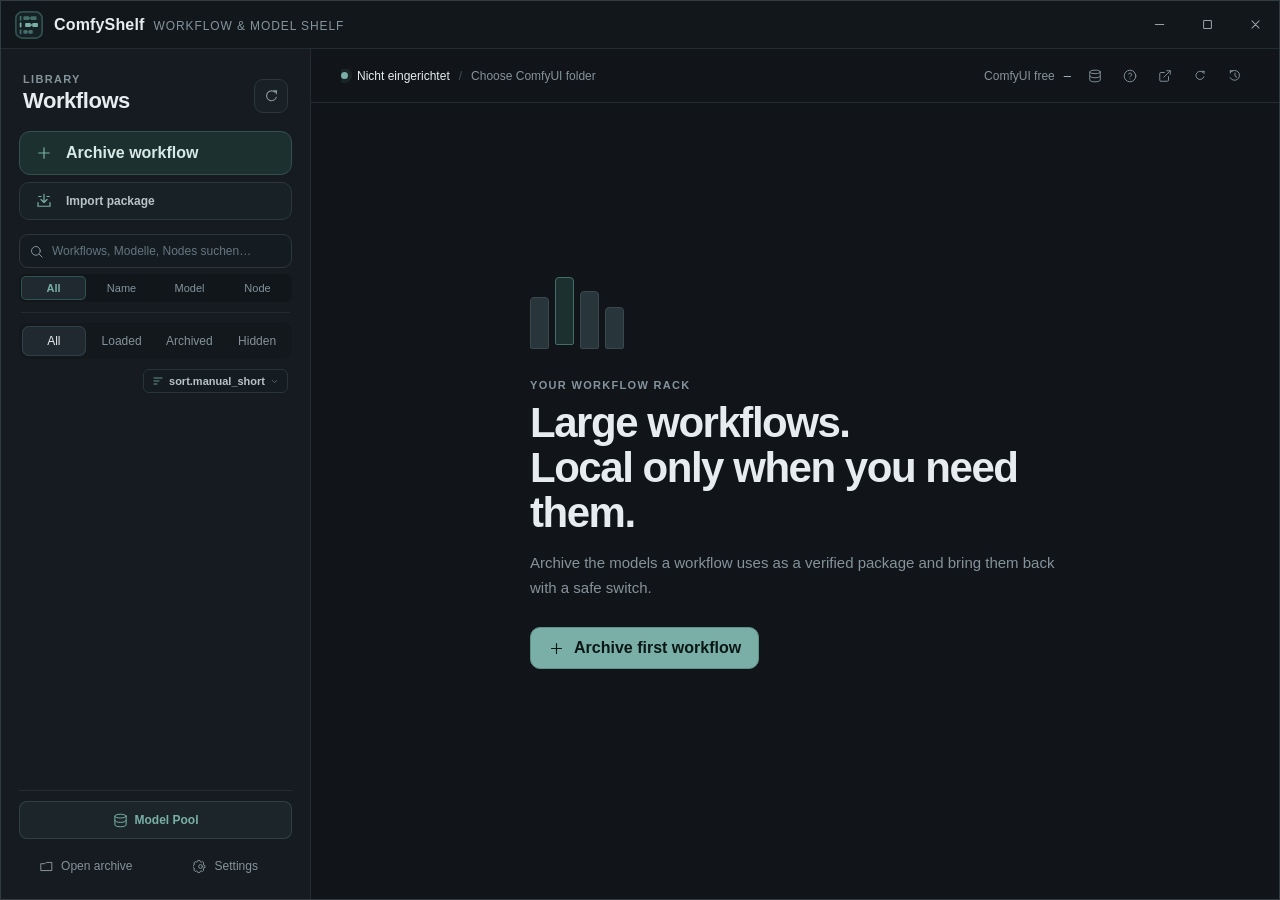
==== commit 039ad4e8: "feat(ui): add smooth workflow drag-and-drop sorting and sort switcher toolbar" ====
--- a/gui/index.html
+++ b/gui/index.html
@@ -41,6 +41,8 @@
     <symbol id="i-eye" viewBox="0 0 24 24"><path d="M1 12s4-8 11-8 11 8 11 8-4 8-11 8-11-8-11-8z"/><circle cx="12" cy="12" r="3"/></symbol>
     <symbol id="i-eye-off" viewBox="0 0 24 24"><path d="M17.94 17.94A10.07 10.07 0 0 1 12 20c-7 0-11-8-11-8a18.45 18.45 0 0 1 5.06-5.94M9.9 4.24A9.12 9.12 0 0 1 12 4c7 0 11 8 11 8a18.5 18.5 0 0 1-2.16 3.19m-6.72-1.07a3 3 0 1 1-4.24-4.24M1 1l22 22"/></symbol>
     <symbol id="i-database" viewBox="0 0 24 24"><ellipse cx="12" cy="5" rx="9" ry="3"/><path d="M21 12c0 1.66-4 3-9 3s-9-1.34-9-3"/><path d="M3 5v14c0 1.66 4 3 9 3s9-1.34 9-3V5"/></symbol>
+    <symbol id="i-sort" viewBox="0 0 24 24"><path d="M4 6h16M4 12h10M4 18h6"/></symbol>
+    <symbol id="i-grip" viewBox="0 0 24 24"><circle cx="9" cy="6" r="1.5"/><circle cx="15" cy="6" r="1.5"/><circle cx="9" cy="12" r="1.5"/><circle cx="15" cy="12" r="1.5"/><circle cx="9" cy="18" r="1.5"/><circle cx="15" cy="18" r="1.5"/></symbol>
   </svg>
 
   <div class="app-shell">
@@ -98,6 +100,31 @@
           <button class="filter-chip" data-filter="loaded" data-i18n="filter.loaded">Loaded</button>
           <button class="filter-chip" data-filter="archived" data-i18n="filter.archived">Archived</button>
           <button class="filter-chip" data-filter="hidden" data-i18n="filter.hidden">Hidden</button>
+        </div>
+
+        <div class="workflow-list-toolbar">
+          <span class="workflow-list-count" id="workflowListCount"></span>
+          <div class="workflow-sort-container" id="workflowSortContainer">
+            <button type="button" class="workflow-sort-button" id="workflowSortButton" title="Sort order" data-i18n-title="sort.title">
+              <svg><use href="#i-sort"/></svg>
+              <span id="workflowSortLabel" data-i18n="sort.manual_short">Manual</span>
+              <svg class="sort-chevron"><use href="#i-chevron"/></svg>
+            </button>
+            <div class="workflow-sort-dropdown hidden" id="workflowSortDropdown">
+              <button type="button" class="sort-option" data-sort="manual">
+                <svg class="sort-check"><use href="#i-check"/></svg>
+                <span data-i18n="sort.manual">Manual (Drag &amp; drop)</span>
+              </button>
+              <button type="button" class="sort-option" data-sort="recent">
+                <svg class="sort-check"><use href="#i-check"/></svg>
+                <span data-i18n="sort.recent">Recently modified</span>
+              </button>
+              <button type="button" class="sort-option" data-sort="name">
+                <svg class="sort-check"><use href="#i-check"/></svg>
+                <span data-i18n="sort.name">Name (A–Z)</span>
+              </button>
+            </div>
+          </div>
         </div>
 
         <div class="workflow-list" id="workflowList"></div>
--- a/gui/styles.css
+++ b/gui/styles.css
@@ -240,15 +240,130 @@
 .filter-chip { flex: 1; height: 30px; border: 0; border-radius: 7px; background: transparent; color: var(--muted); font-size: 12px; }
 .filter-chip:hover { color: var(--text-soft); }
 .filter-chip.active { background: var(--ink-750); color: var(--text); box-shadow: inset 0 0 0 1px #323e45; }
+.workflow-list-toolbar {
+  display: flex;
+  align-items: center;
+  justify-content: space-between;
+  padding: 0 4px 8px;
+  position: relative;
+  user-select: none;
+}
+.workflow-list-count {
+  font-size: 11px;
+  font-weight: 650;
+  color: var(--muted);
+  letter-spacing: .04em;
+  text-transform: uppercase;
+}
+.workflow-sort-container {
+  position: relative;
+}
+.workflow-sort-button {
+  display: inline-flex;
+  align-items: center;
+  gap: 5px;
+  height: 24px;
+  padding: 0 8px;
+  border: 1px solid #28343c;
+  border-radius: 6px;
+  background: #141c21;
+  color: var(--text-soft);
+  font-size: 11px;
+  font-weight: 600;
+  cursor: pointer;
+  transition: all .12s ease;
+}
+.workflow-sort-button:hover {
+  background: var(--ink-750);
+  border-color: #384955;
+  color: var(--text);
+}
+.workflow-sort-button svg {
+  width: 12px;
+  height: 12px;
+  color: var(--teal);
+  flex-shrink: 0;
+}
+.workflow-sort-button .sort-chevron {
+  width: 9px;
+  height: 9px;
+  color: var(--muted);
+  transform: rotate(90deg);
+  transition: transform .15s ease;
+}
+.workflow-sort-container.open .workflow-sort-button {
+  border-color: var(--teal);
+  background: var(--ink-750);
+  color: var(--text);
+}
+.workflow-sort-container.open .sort-chevron {
+  transform: rotate(-90deg);
+}
+.workflow-sort-dropdown {
+  position: absolute;
+  top: calc(100% + 4px);
+  right: 0;
+  min-width: 185px;
+  background: #172127;
+  border: 1px solid #32434e;
+  border-radius: 9px;
+  box-shadow: 0 8px 24px rgba(0, 0, 0, 0.5);
+  padding: 4px;
+  z-index: 150;
+  display: flex;
+  flex-direction: column;
+  gap: 2px;
+}
+.workflow-sort-dropdown.hidden {
+  display: none;
+}
+.sort-option {
+  display: flex;
+  align-items: center;
+  gap: 8px;
+  width: 100%;
+  padding: 7px 10px;
+  border: 0;
+  border-radius: 6px;
+  background: transparent;
+  color: var(--text-soft);
+  font-size: 12px;
+  font-weight: 500;
+  text-align: left;
+  cursor: pointer;
+  transition: all .12s ease;
+}
+.sort-option:hover {
+  background: #202d35;
+  color: var(--text);
+}
+.sort-option.active {
+  background: var(--teal-wash);
+  color: #c0ded9;
+  font-weight: 650;
+}
+.sort-option svg.sort-check {
+  width: 13px;
+  height: 13px;
+  color: var(--teal);
+  opacity: 0;
+  flex-shrink: 0;
+  transition: opacity .12s ease;
+}
+.sort-option.active svg.sort-check {
+  opacity: 1;
+}
 .workflow-list { flex: 1; min-height: 0; overflow-y: auto; padding: 2px 2px 12px; scrollbar-width: thin; scrollbar-color: #344149 transparent; }
 .workflow-item {
   position: relative; width: 100%; margin-bottom: 7px; padding: 8px 10px 8px 14px; border: 1px solid transparent;
   border-radius: 11px; background: transparent; text-align: left; overflow: hidden;
   display: flex; align-items: center; gap: 10px;
+  transition: background .12s ease, border-color .12s ease, box-shadow .12s ease;
 }
 .workflow-item-thumb {
   width: 36px; height: 36px; flex: 0 0 36px; border-radius: 7px; overflow: hidden;
   background: #161e22; border: 1px solid #27343b; display: flex; align-items: center; justify-content: center;
+  transition: border-color .12s ease;
 }
 .workflow-item-thumb img {
   width: 100%; height: 100%; object-fit: cover; display: block;
@@ -259,15 +374,117 @@
 .workflow-item-info {
   min-width: 0; flex: 1;
 }
-.workflow-item::before { content: ""; position: absolute; left: 6px; top: 12px; bottom: 12px; width: 2px; border-radius: 2px; background: #3b474f; }
+.workflow-item::before {
+  content: ""; position: absolute; left: 6px; top: 12px; bottom: 12px; width: 2px; border-radius: 2px;
+  background: #3b474f;
+  transition: width .12s ease, left .12s ease, background .12s ease, box-shadow .12s ease;
+}
 .workflow-item[data-state="loaded"]::before { background: var(--teal); }
 .workflow-item[data-state="partial"]::before { background: var(--amber); }
-.workflow-item:hover { background: #1a2227; }
+.workflow-item:hover { background: #182126; border-color: #243037; }
+.workflow-item.active {
+  background: linear-gradient(135deg, #1f2c35 0%, #1a252c 100%);
+  border-color: #364753;
+  box-shadow: 0 3px 10px rgba(0, 0, 0, 0.32), inset 0 0 0 1px rgba(121, 175, 167, 0.16);
+}
+.workflow-item.active:hover {
+  background: linear-gradient(135deg, #23313a 0%, #1e2a31 100%);
+  border-color: #3f5260;
+}
+.workflow-item.active::before {
+  width: 3px;
+  left: 5px;
+  background: #5d7382;
+}
+.workflow-item[data-state="loaded"].active {
+  background: linear-gradient(135deg, #19272b 0%, #152225 100%);
+  border-color: #2c4847;
+  box-shadow: 0 3px 10px rgba(0, 0, 0, 0.32), inset 0 0 0 1px rgba(121, 175, 167, 0.28);
+}
+.workflow-item[data-state="loaded"].active:hover {
+  background: linear-gradient(135deg, #1e2e33 0%, #19272b 100%);
+  border-color: #345654;
+}
+.workflow-item[data-state="loaded"].active::before {
+  background: var(--teal);
+  box-shadow: 0 0 8px rgba(121, 175, 167, 0.6);
+}
+.workflow-item[data-state="partial"].active {
+  background: linear-gradient(135deg, #24221b 0%, #1e1b15 100%);
+  border-color: #483d28;
+  box-shadow: 0 3px 10px rgba(0, 0, 0, 0.32), inset 0 0 0 1px rgba(198, 160, 100, 0.28);
+}
+.workflow-item[data-state="partial"].active:hover {
+  background: linear-gradient(135deg, #2a271f 0%, #232018 100%);
+  border-color: #55482f;
+}
+.workflow-item[data-state="partial"].active::before {
+  background: var(--amber);
+  box-shadow: 0 0 8px rgba(198, 160, 100, 0.6);
+}
 .workflow-name-wrap { display: flex; align-items: center; gap: 6px; min-width: 0; }
 .workflow-name { display: block; min-width: 0; flex: 1; color: var(--text-soft); font-weight: 600; white-space: nowrap; overflow: hidden; text-overflow: ellipsis; }
 .workflow-hidden-tag { display: inline-flex; align-items: center; color: #d9a04f; flex-shrink: 0; opacity: .85; }
 .workflow-hidden-tag svg { width: 13px; height: 13px; }
-.workflow-item.active .workflow-name { color: var(--text); }
+.workflow-item.active .workflow-name { color: #ffffff; font-weight: 650; }
+.workflow-item.active .workflow-meta { color: var(--text-soft); }
+.workflow-item.active .workflow-item-thumb { border-color: #384c57; }
+.workflow-item-grip {
+  display: flex;
+  align-items: center;
+  justify-content: center;
+  width: 12px;
+  height: 24px;
+  margin-left: -6px;
+  margin-right: -4px;
+  color: #3e505c;
+  cursor: grab;
+  opacity: 0;
+  transition: opacity .12s ease, color .12s ease;
+  flex-shrink: 0;
+}
+.workflow-item:hover .workflow-item-grip,
+.workflow-item.active .workflow-item-grip {
+  opacity: 0.65;
+}
+.workflow-item-grip:hover {
+  opacity: 1 !important;
+  color: var(--teal);
+}
+.workflow-item-grip svg {
+  width: 12px;
+  height: 16px;
+}
+.workflow-item.dragging {
+  opacity: 0.4;
+  transform: scale(0.985);
+  border-color: rgba(121, 175, 167, 0.45) !important;
+  cursor: grabbing !important;
+}
+.workflow-item.drop-target-before::after,
+.workflow-item.drop-target-after::after {
+  content: "";
+  position: absolute;
+  left: 6px;
+  right: 6px;
+  height: 3px;
+  border-radius: 3px;
+  background: var(--teal);
+  box-shadow: 0 0 10px rgba(121, 175, 167, 0.95);
+  pointer-events: none;
+  z-index: 50;
+  animation: dropIndicatorPulse .8s ease-in-out infinite alternate;
+}
+.workflow-item.drop-target-before::after {
+  top: -3px;
+}
+.workflow-item.drop-target-after::after {
+  bottom: -3px;
+}
+@keyframes dropIndicatorPulse {
+  from { opacity: 0.75; box-shadow: 0 0 6px rgba(121, 175, 167, 0.6); }
+  to { opacity: 1; box-shadow: 0 0 12px rgba(121, 175, 167, 1); }
+}
 .workflow-match-hint {
   display: flex;
   align-items: center;
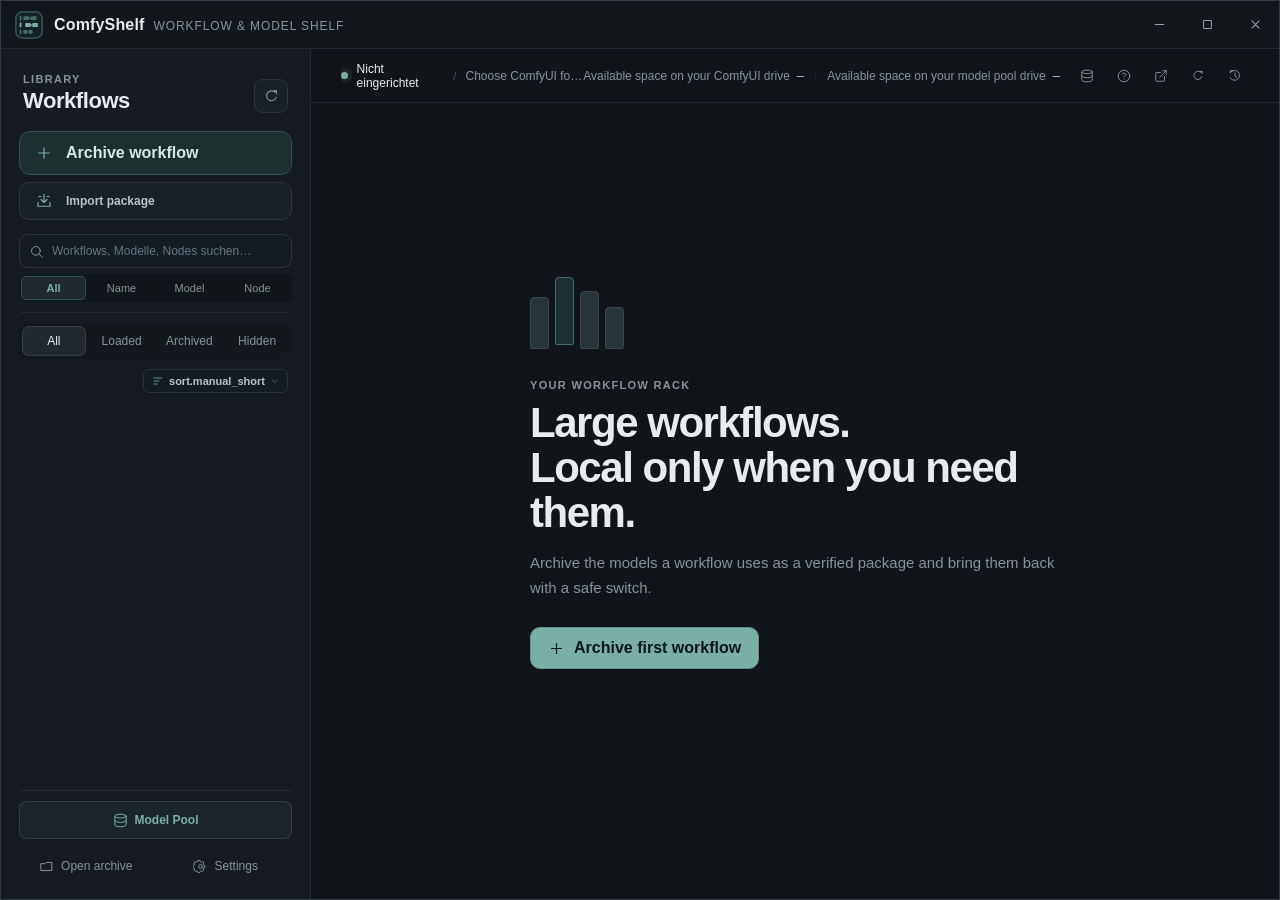
==== commit ecfa6336: "feat(ui): add model pool drive free space readout to top header" ====
--- a/gui/index.html
+++ b/gui/index.html
@@ -145,9 +145,16 @@
             <span class="muted" id="comfyPath" data-i18n="summary.choose_comfy">Choose ComfyUI folder</span>
           </div>
           <div class="storage-tools">
-            <div class="storage-readout">
-              <span class="muted" data-i18n="summary.comfy_free">ComfyUI free</span>
-              <strong id="freeSpace">—</strong>
+            <div class="storage-readouts">
+              <div class="storage-readout" id="comfyStorageReadout">
+                <span class="muted" data-i18n="summary.comfy_free">Available space on your ComfyUI drive</span>
+                <strong id="freeSpace">—</strong>
+              </div>
+              <span class="storage-readout-divider" aria-hidden="true">|</span>
+              <div class="storage-readout" id="archiveStorageReadout">
+                <span class="muted" data-i18n="summary.archive_free">Available space on your model pool drive</span>
+                <strong id="archiveFreeSpace">—</strong>
+              </div>
             </div>
             <button class="summary-button" id="modelPoolButton" title="Open model pool overview" data-i18n-title="model_pool.open"><svg><use href="#i-database"/></svg></button>
             <button class="summary-button" id="tourHelpButton" title="Start feature tour" data-i18n-title="tour.help_button"><svg><use href="#i-help"/></svg></button>
--- a/gui/styles.css
+++ b/gui/styles.css
@@ -558,18 +558,19 @@
 
 .content { min-width: 0; min-height: 0; position: relative; display: flex; flex-direction: column; background: var(--ink-900); }
 .top-summary { height: 54px; flex: 0 0 54px; display: flex; align-items: center; justify-content: space-between; padding: 0 30px; border-bottom: 1px solid var(--line-soft); }
-.summary-path, .storage-readout { display: flex; align-items: center; gap: 9px; font-size: 12px; }
-.summary-path { min-width: 0; overflow: hidden; }
+.summary-path { display: flex; align-items: center; gap: 9px; font-size: 12px; min-width: 0; overflow: hidden; }
 .summary-path .muted { min-width: 0; overflow: hidden; text-overflow: ellipsis; white-space: nowrap; }
-.storage-tools { display: flex; align-items: center; gap: 6px; }
-.storage-readout { margin-right: 3px; }
+.storage-tools { display: flex; align-items: center; gap: 8px; flex-shrink: 0; }
+.storage-readouts { display: flex; align-items: center; gap: 10px; margin-right: 4px; }
+.storage-readout { display: flex; align-items: center; gap: 7px; font-size: 12px; white-space: nowrap; }
+.storage-readout strong { color: var(--text-soft); font: 500 12px/1 var(--mono); }
+.storage-readout-divider { color: var(--line); font-size: 12px; opacity: 0.45; user-select: none; }
 .summary-button { width: 29px; height: 29px; display: grid; place-items: center; border: 1px solid transparent; border-radius: 8px; background: transparent; color: var(--muted); transition: .14s ease; }
 .summary-button:hover { border-color: var(--line); background: var(--ink-750); color: var(--text); }
 .summary-button svg { width: 14px; height: 14px; }
 .summary-button.refreshing svg { animation: spin .75s linear infinite; }
 .summary-dot { width: 7px; height: 7px; border-radius: 50%; background: var(--teal); box-shadow: 0 0 0 4px rgba(121,175,167,.09); }
 .path-divider { color: #435059; }
-.storage-readout strong { color: var(--text-soft); font: 500 12px/1 var(--mono); }
 
 .empty-state { flex: 1; display: flex; flex-direction: column; align-items: flex-start; justify-content: center; max-width: 610px; margin: 0 auto; padding: 20px 40px 80px; }
 .empty-rail { display: flex; align-items: flex-end; gap: 6px; height: 76px; margin-bottom: 30px; }
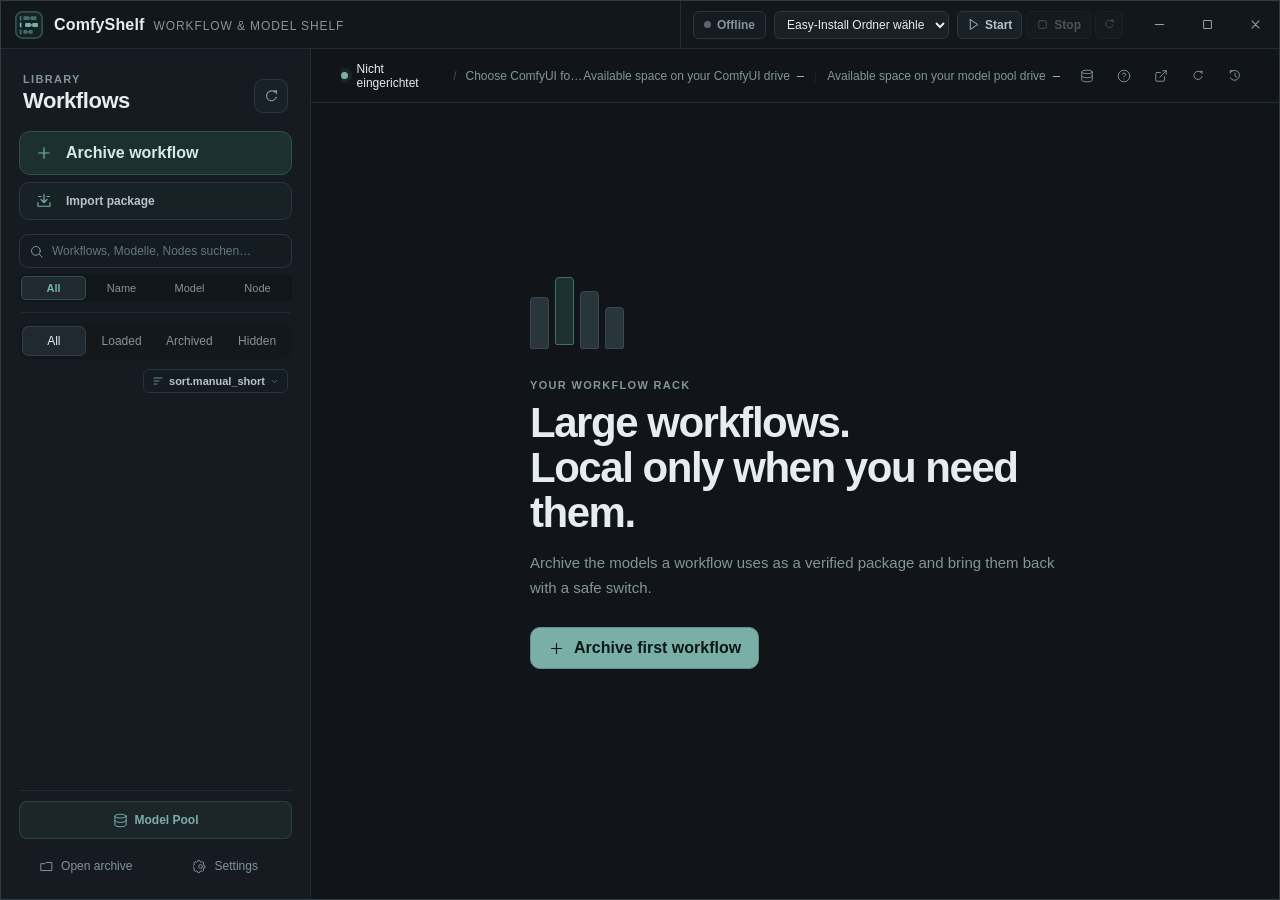
==== commit eb36cb54: "feat(launcher): add ComfyUI Easy-Install path setting and titlebar start/stop/restart controls with " ====
--- a/gui/index.html
+++ b/gui/index.html
@@ -43,6 +43,8 @@
     <symbol id="i-database" viewBox="0 0 24 24"><ellipse cx="12" cy="5" rx="9" ry="3"/><path d="M21 12c0 1.66-4 3-9 3s-9-1.34-9-3"/><path d="M3 5v14c0 1.66 4 3 9 3s9-1.34 9-3V5"/></symbol>
     <symbol id="i-sort" viewBox="0 0 24 24"><path d="M4 6h16M4 12h10M4 18h6"/></symbol>
     <symbol id="i-grip" viewBox="0 0 24 24"><circle cx="9" cy="6" r="1.5"/><circle cx="15" cy="6" r="1.5"/><circle cx="9" cy="12" r="1.5"/><circle cx="15" cy="12" r="1.5"/><circle cx="9" cy="18" r="1.5"/><circle cx="15" cy="18" r="1.5"/></symbol>
+    <symbol id="i-play" viewBox="0 0 24 24"><polygon points="6 3 20 12 6 21 6 3"/></symbol>
+    <symbol id="i-stop" viewBox="0 0 24 24"><rect x="5" y="5" width="14" height="14" rx="2"/></symbol>
   </svg>
 
   <div class="app-shell">
@@ -52,6 +54,30 @@
         <div class="brand-copy">
           <span class="brand-name">ComfyShelf</span>
           <span class="brand-subtitle">Workflow &amp; Model Shelf</span>
+        </div>
+      </div>
+      <div class="comfy-launcher-controls pywebview-no-drag" id="comfyLauncherControls">
+        <button type="button" class="comfy-status-pill stopped" id="comfyStatusPill" title="ComfyUI WebUI öffnen (127.0.0.1:8188)" data-i18n-title="launcher.open_web">
+          <span class="comfy-status-dot"></span>
+          <span class="comfy-status-text" id="comfyStatusText" data-i18n="launcher.offline">Offline</span>
+        </button>
+        <div class="comfy-variant-picker">
+          <select id="comfyVariantSelect" class="comfy-variant-select" title="Start-Variante wählen" data-i18n-title="launcher.select_variant">
+            <option value="" data-i18n="launcher.no_variants">Easy-Install Ordner wählen…</option>
+          </select>
+        </div>
+        <div class="comfy-launcher-buttons">
+          <button type="button" class="launcher-btn launcher-start" id="comfyStartButton" title="ComfyUI starten" data-i18n-title="launcher.start">
+            <svg><use href="#i-play"/></svg>
+            <span data-i18n="launcher.start_label">Start</span>
+          </button>
+          <button type="button" class="launcher-btn launcher-stop" id="comfyStopButton" title="ComfyUI stoppen" data-i18n-title="launcher.stop" disabled>
+            <svg><use href="#i-stop"/></svg>
+            <span data-i18n="launcher.stop_label">Stop</span>
+          </button>
+          <button type="button" class="launcher-btn launcher-restart icon-only" id="comfyRestartButton" title="ComfyUI neu starten" data-i18n-title="launcher.restart" disabled>
+            <svg><use href="#i-refresh"/></svg>
+          </button>
         </div>
       </div>
       <div class="window-controls">
@@ -134,6 +160,7 @@
           <button class="footer-action" id="openArchiveButton"><svg><use href="#i-folder"/></svg><span data-i18n="library.open_archive">Open archive</span></button>
           <button class="footer-action" id="settingsButton"><svg><use href="#i-settings"/></svg><span data-i18n="settings.button">Settings</span></button>
         </div>
+        <div class="sidebar-resizer" id="sidebarResizer" role="separator" aria-orientation="vertical" title="Drag to resize workflow list width (double-click to auto-fit)" aria-label="Drag to resize workflow list width (double-click to auto-fit)" data-i18n-title="library.resize_sidebar" data-i18n-aria="library.resize_sidebar"></div>
       </aside>
 
       <main class="content">
@@ -293,6 +320,12 @@
         <small data-i18n="settings.archive_hint">Portable workflow ZIPs are stored here.</small>
       </label>
 
+      <label class="path-field">
+        <span data-i18n="settings.easy_install_path">ComfyUI Easy-Install folder</span>
+        <div class="path-input-row"><input id="easyInstallPathInput" placeholder="J:\ComfyUI-Easy-Install"><button class="browse-button" id="browseEasyInstallButton"><svg><use href="#i-folder"/></svg></button></div>
+        <small data-i18n="settings.easy_install_hint">Contains the startup scripts (.bat files like KitchenAttention, SageAttention).</small>
+      </label>
+
       <div class="link-mode-setting">
         <span><strong data-i18n="settings.link_mode">Model Loading Method</strong><small data-i18n="settings.link_mode_hint">Choose between instant links (hardlink/symlink) and physical file copies.</small></span>
         <select id="linkModeSelect" class="select-field">
@@ -323,6 +356,7 @@
       <div class="confirm-copy" id="confirmCopy"></div>
       <label class="safety-option hidden" id="incompleteOption"><input type="checkbox" id="allowIncompleteCheckbox"><span><strong data-i18n="confirm.allow_incomplete">Accept incomplete package</strong><small data-i18n="confirm.allow_incomplete_hint">Known missing dependencies remain documented.</small></span></label>
       <label class="safety-option hidden" id="sharedOption"><input type="checkbox" id="allowSharedCheckbox"><span><strong data-i18n="confirm.allow_shared">Remove shared models anyway</strong><small data-i18n="confirm.allow_shared_hint">Other local workflows may be missing models afterwards.</small></span></label>
+      <label class="safety-option hidden" id="clipboardOption"><input type="checkbox" id="copyToClipboardCheckbox"><span><strong data-i18n="confirm.copy_to_clipboard">Copy workflow to clipboard</strong><small data-i18n="confirm.copy_to_clipboard_hint">Places the workflow graph into your clipboard, ready for Ctrl+V in ComfyUI.</small></span></label>
       <div class="modal-actions"><button class="text-button" id="confirmCancelButton" data-i18n="common.cancel">Cancel</button><button class="primary-button" id="confirmProceedButton">Continue</button></div>
     </section>
   </div>
@@ -431,6 +465,10 @@
               <svg><use href="#i-external"/></svg>
               <span data-i18n="download.open_civitai_search">Auf Civitai suchen</span>
             </button>
+            <button type="button" class="link-action-btn google-link-btn" id="downloadGoogleBtn" data-open-url="" title="Auf Google suchen">
+              <svg><use href="#i-search"/></svg>
+              <span data-i18n="download.open_google_search">Auf Google suchen</span>
+            </button>
           </div>
         </div>
       </div>
@@ -457,6 +495,10 @@
                 <svg><use href="#i-external"/></svg>
                 <span data-i18n="download.open_civitai_search">Auf Civitai suchen</span>
               </button>
+              <button type="button" class="link-action-btn google-link-btn" id="downloadFallbackGoogleBtn" data-open-url="">
+                <svg><use href="#i-search"/></svg>
+                <span data-i18n="download.open_google_search">Auf Google suchen</span>
+              </button>
             </div>
           </div>
         </div>
@@ -584,6 +626,78 @@
     </section>
   </div>
 
+  <div class="modal-backdrop hidden modal-subdialog" id="loadPoolModelModal">
+    <section class="modal load-pool-model-modal" role="dialog" aria-modal="true" aria-labelledby="loadPoolModelTitle">
+      <div class="modal-heading">
+        <div>
+          <span class="eyebrow" data-i18n="model_pool.load_modal_eyebrow">ComfyUI Deployment</span>
+          <h2 id="loadPoolModelTitle" data-i18n="model_pool.load_modal_title">Load Model into ComfyUI</h2>
+        </div>
+        <button class="icon-button modal-close" id="loadPoolModelCloseButton" aria-label="Close dialog" data-i18n-aria="common.close_dialog"><svg><use href="#i-close"/></svg></button>
+      </div>
+      <p class="modal-intro" data-i18n="model_pool.load_modal_intro">Select destination folder and link method for this model.</p>
+
+      <div class="download-info-card">
+        <div class="download-info-row">
+          <span class="download-info-label" data-i18n="model_pool.model_label">Model</span>
+          <strong id="loadPoolModelName" class="download-info-value"></strong>
+        </div>
+        <div class="download-info-row">
+          <span class="download-info-label" data-i18n="model_pool.size_label">Size</span>
+          <span id="loadPoolModelSize" class="download-info-value"></span>
+        </div>
+      </div>
+
+      <div class="load-pool-form">
+        <label class="path-field" for="loadPoolModelTargetPath" style="margin-top: 12px; display: block;">
+          <span data-i18n="model_pool.target_path_label">Target path in ComfyUI:</span>
+          <div class="download-input-row" style="margin-top: 6px;">
+            <input id="loadPoolModelTargetPath" type="text" autocomplete="off" spellcheck="false" placeholder="models/checkpoints/..." data-i18n-placeholder="model_pool.target_path_placeholder">
+          </div>
+          <small data-i18n="model_pool.target_path_hint">Relative path inside your ComfyUI directory (e.g. models/checkpoints/...).</small>
+        </label>
+
+        <label class="path-field" for="loadPoolModelMethodSelect" style="margin-top: 14px; display: block;">
+          <span data-i18n="model_pool.link_method_label">Method:</span>
+          <select id="loadPoolModelMethodSelect" class="settings-select" style="width: 100%; margin-top: 6px; padding: 7px 10px; background: var(--ink-750); color: var(--text-main); border: 1px solid var(--line-soft); border-radius: 6px;">
+            <option value="auto" selected data-i18n="model_pool.link_auto">Auto (Hardlink/Symlink with fallback)</option>
+            <option value="symlink" data-i18n="model_pool.link_symlink">Symlink (Symbolic link)</option>
+            <option value="hardlink" data-i18n="model_pool.link_hardlink">Hardlink (Hard link)</option>
+            <option value="copy" data-i18n="model_pool.link_copy">Copy (Full file copy)</option>
+          </select>
+          <small data-i18n="model_pool.method_hint_auto">Auto chooses the fastest and most space-efficient linking method.</small>
+        </label>
+      </div>
+
+      <div class="modal-actions" style="margin-top: 22px;">
+        <button class="text-button" id="loadPoolModelCancelButton" data-i18n="common.cancel">Cancel</button>
+        <button class="primary-button" id="loadPoolModelSubmitButton">
+          <svg><use href="#i-drive"/></svg>
+          <span data-i18n="model_pool.load_confirm">Load into ComfyUI</span>
+        </button>
+      </div>
+    </section>
+  </div>
+
+  <div class="modal-backdrop hidden modal-subdialog" id="unloadPoolModelModal">
+    <section class="modal confirm-modal" role="dialog" aria-modal="true" aria-labelledby="unloadPoolModelTitle">
+      <div class="confirm-icon"><svg><use href="#i-trash"/></svg></div>
+      <span class="eyebrow" data-i18n="model_pool.unload_modal_eyebrow">ComfyUI Cleanup</span>
+      <h2 id="unloadPoolModelTitle" data-i18n="model_pool.unload_modal_title">Remove Model from ComfyUI</h2>
+      <div class="confirm-copy">
+        <p id="unloadPoolModelMessage" data-i18n="model_pool.unload_modal_confirm">Are you sure you want to remove this model from your ComfyUI directory?</p>
+        <p class="muted" style="font-size: 12px; margin-top: 8px;" data-i18n="model_pool.unload_modal_safety_hint">The model file will remain completely intact in the storage pool and can be reloaded at any time.</p>
+      </div>
+      <div class="modal-actions">
+        <button class="text-button" id="unloadPoolModelCancelButton" data-i18n="common.cancel">Cancel</button>
+        <button class="primary-button danger" id="unloadPoolModelSubmitButton">
+          <svg><use href="#i-trash"/></svg>
+          <span data-i18n="model_pool.unload_confirm_btn">Remove from ComfyUI</span>
+        </button>
+      </div>
+    </section>
+  </div>
+
   <div class="busy-overlay hidden" id="busyOverlay">
     <section class="busy-card" aria-live="polite">
       <div class="busy-heading">
--- a/gui/styles.css
+++ b/gui/styles.css
@@ -101,10 +101,197 @@
 .window-button:hover { background: #222a2f; color: var(--text); }
 .window-close:hover { background: #8c4446; color: white; }
 
-.workspace { display: grid; grid-template-columns: 310px 1fr; height: calc(100% - 48px); min-height: 0; }
+.comfy-launcher-controls {
+  display: flex;
+  align-items: center;
+  gap: 8px;
+  padding: 0 12px;
+  border-left: 1px solid var(--line-soft);
+}
+.comfy-status-pill {
+  display: inline-flex;
+  align-items: center;
+  gap: 6px;
+  height: 28px;
+  padding: 0 10px;
+  border-radius: 6px;
+  background: var(--ink-850);
+  border: 1px solid var(--line);
+  font: 600 12px/1 var(--body);
+  color: var(--muted);
+  cursor: pointer;
+  transition: all .14s ease;
+  user-select: none;
+}
+.comfy-status-pill:hover {
+  background: var(--ink-800);
+  border-color: var(--line-soft);
+  color: var(--text-soft);
+}
+.comfy-status-dot {
+  width: 7px;
+  height: 7px;
+  border-radius: 50%;
+  background: #5a666e;
+  transition: all .2s ease;
+}
+.comfy-status-pill.running {
+  border-color: rgba(121, 175, 167, 0.45);
+  background: rgba(121, 175, 167, 0.1);
+  color: var(--teal);
+}
+.comfy-status-pill.running .comfy-status-dot {
+  background: var(--teal);
+  box-shadow: 0 0 6px rgba(121, 175, 167, 0.8);
+}
+.comfy-status-pill.starting {
+  border-color: rgba(198, 160, 100, 0.45);
+  background: rgba(198, 160, 100, 0.1);
+  color: var(--amber);
+}
+.comfy-status-pill.starting .comfy-status-dot {
+  background: var(--amber);
+  box-shadow: 0 0 6px rgba(198, 160, 100, 0.8);
+  animation: loading-pulse 1.2s ease-out infinite;
+}
+
+.comfy-variant-picker {
+  display: flex;
+  align-items: center;
+}
+.comfy-variant-select {
+  height: 28px;
+  padding: 0 8px;
+  border-radius: 6px;
+  background: var(--ink-800);
+  border: 1px solid var(--line);
+  color: var(--text);
+  font: 500 12px/1 var(--body);
+  outline: none;
+  cursor: pointer;
+  transition: border-color .14s ease, background .14s ease;
+  max-width: 175px;
+}
+.comfy-variant-select:hover {
+  border-color: var(--teal);
+}
+.comfy-variant-select:focus {
+  border-color: var(--teal);
+  box-shadow: 0 0 0 2px rgba(121, 175, 167, 0.2);
+}
+
+.comfy-launcher-buttons {
+  display: flex;
+  align-items: center;
+  gap: 4px;
+}
+.launcher-btn {
+  height: 28px;
+  padding: 0 9px;
+  display: inline-flex;
+  align-items: center;
+  justify-content: center;
+  gap: 5px;
+  border-radius: 6px;
+  border: 1px solid var(--line);
+  background: var(--ink-800);
+  color: var(--text-soft);
+  font: 600 12px/1 var(--body);
+  cursor: pointer;
+  transition: all .14s ease;
+}
+.launcher-btn svg {
+  width: 13px;
+  height: 13px;
+}
+.launcher-btn:hover:not(:disabled) {
+  color: var(--text);
+  border-color: var(--teal);
+  background: var(--ink-750);
+}
+.launcher-btn:disabled {
+  opacity: 0.35;
+  cursor: not-allowed;
+}
+
+.launcher-btn.launcher-start:hover:not(:disabled) {
+  border-color: var(--teal);
+  background: rgba(121, 175, 167, 0.16);
+  color: var(--teal);
+}
+.launcher-btn.launcher-stop:hover:not(:disabled) {
+  border-color: var(--red);
+  background: rgba(199, 123, 120, 0.16);
+  color: var(--red);
+}
+.launcher-btn.launcher-restart:hover:not(:disabled) {
+  border-color: var(--amber);
+  background: rgba(198, 160, 100, 0.16);
+  color: var(--amber);
+}
+.launcher-btn.icon-only {
+  width: 28px;
+  padding: 0;
+}
+
+.workspace { display: grid; grid-template-columns: var(--sidebar-width, 310px) minmax(0, 1fr); height: calc(100% - 48px); min-height: 0; }
 .sidebar {
+  position: relative;
   min-width: 0; min-height: 0; display: flex; flex-direction: column; padding: 24px 18px 14px;
   background: var(--ink-850); border-right: 1px solid var(--line-soft);
+}
+.sidebar-resizer {
+  position: absolute;
+  top: 0;
+  right: -5px;
+  bottom: 0;
+  width: 10px;
+  cursor: ew-resize;
+  z-index: 50;
+  touch-action: none;
+  user-select: none;
+}
+.sidebar-resizer::before {
+  content: "";
+  position: absolute;
+  top: 0;
+  bottom: 0;
+  left: 4px;
+  width: 2px;
+  background: transparent;
+  transition: background-color 0.14s ease, box-shadow 0.14s ease;
+}
+.sidebar-resizer::after {
+  content: "";
+  position: absolute;
+  top: 50%;
+  left: 3px;
+  width: 4px;
+  height: 36px;
+  transform: translateY(-50%);
+  border-radius: 999px;
+  background: rgba(121, 175, 167, 0.32);
+  opacity: 0;
+  transition: opacity 0.14s ease, background-color 0.14s ease, height 0.14s ease;
+}
+.sidebar:hover .sidebar-resizer::after {
+  opacity: 0.65;
+}
+.sidebar-resizer:hover::before,
+.sidebar-resizer.resizing::before {
+  background: var(--teal);
+  box-shadow: 0 0 8px rgba(121, 175, 167, 0.55);
+}
+.sidebar-resizer:hover::after,
+.sidebar-resizer.resizing::after {
+  opacity: 1;
+  height: 48px;
+  background: var(--teal);
+}
+body.resizing-sidebar,
+body.resizing-sidebar * {
+  cursor: ew-resize !important;
+  user-select: none !important;
 }
 .library-heading { display: flex; align-items: flex-end; justify-content: space-between; padding: 0 4px 18px; }
 .eyebrow { display: block; color: var(--muted); font-size: 11px; font-weight: 700; letter-spacing: .12em; text-transform: uppercase; }
@@ -868,13 +1055,16 @@
 .missing-item.missing-file-row { grid-template-columns: 18px minmax(0, 1fr) auto; }
 .missing-file-copy { min-width: 0; }
 .missing-file-actions { display: inline-flex; align-items: center; gap: 4px; }
-.filename-copy-button, .filename-download-button, .filename-web-button, .filename-civitai-button { width: 28px; height: 28px; display: grid; place-items: center; padding: 0; border: 1px solid rgba(198,160,100,.25); border-radius: 6px; background: transparent; color: #d7ba86; cursor: pointer; transition: background .12s, border-color .12s, color .12s; }
+.filename-copy-button, .filename-download-button, .filename-web-button, .filename-civitai-button, .filename-google-button { width: 28px; height: 28px; display: grid; place-items: center; padding: 0; border: 1px solid rgba(198,160,100,.25); border-radius: 6px; background: transparent; color: #d7ba86; cursor: pointer; transition: background .12s, border-color .12s, color .12s; }
 .filename-copy-button:hover, .filename-download-button:hover, .filename-web-button:hover { background: rgba(198,160,100,.12); border-color: var(--amber); color: #fff; }
 .filename-civitai-button { border-color: rgba(96, 165, 250, 0.3); color: #93c5fd; }
 .filename-civitai-button:hover { background: rgba(59, 130, 246, 0.15); border-color: #3b82f6; color: #fff; }
 .civitai-icon { font-family: var(--display); font-weight: 800; font-size: 13px; line-height: 1; }
-.filename-copy-button:disabled, .filename-download-button:disabled, .filename-web-button:disabled, .filename-civitai-button:disabled { opacity: .5; cursor: wait; }
-.filename-copy-button svg, .filename-download-button svg, .filename-web-button svg, .filename-civitai-button svg { width: 14px; height: 14px; margin: 0; }
+.filename-google-button { border-color: rgba(52, 211, 153, 0.3); color: #6ee7b7; }
+.filename-google-button:hover { background: rgba(52, 211, 153, 0.15); border-color: #34d399; color: #fff; }
+.google-icon { font-family: var(--display); font-weight: 800; font-size: 13px; line-height: 1; }
+.filename-copy-button:disabled, .filename-download-button:disabled, .filename-web-button:disabled, .filename-civitai-button:disabled, .filename-google-button:disabled { opacity: .5; cursor: wait; }
+.filename-copy-button svg, .filename-download-button svg, .filename-web-button svg, .filename-civitai-button svg, .filename-google-button svg { width: 14px; height: 14px; margin: 0; }
 .import-chain { margin: 13px 0 8px; border: 1px solid var(--line); border-radius: 10px; overflow: hidden; background: #141b1f; }
 .import-chain-row { display: grid; grid-template-columns: 19px minmax(0, 1fr); gap: 9px; align-items: center; padding: 9px 11px; color: var(--text-soft); font-size: 12px; }
 .import-chain-row + .import-chain-row { border-top: 1px solid var(--line-soft); }
@@ -948,7 +1138,7 @@
 button:focus-visible, input:not(.search-box input):focus-visible { outline: 2px solid var(--teal); outline-offset: 2px; }
 .search-scope-chip:focus-visible { outline: 1px solid var(--teal) !important; outline-offset: 1px; }
 @media (max-width: 1080px) {
-  .workspace { grid-template-columns: 270px 1fr; }
+  .workspace { grid-template-columns: var(--sidebar-width, 270px) minmax(0, 1fr); }
   .sidebar { padding-left: 14px; padding-right: 14px; }
   .detail-columns { min-height: 420px; grid-template-columns: 1fr; grid-template-rows: minmax(230px, 1fr) minmax(180px, 1fr); }
   .notes-panel { min-height: 180px; }
@@ -1238,6 +1428,8 @@
 .link-action-btn:hover { border-color: var(--amber); background: rgba(198,160,100,0.12); color: #fff; }
 .link-action-btn.civitai-link-btn { border-color: rgba(96, 165, 250, 0.3); color: #93c5fd; }
 .link-action-btn.civitai-link-btn:hover { border-color: #3b82f6; background: rgba(59, 130, 246, 0.15); color: #fff; }
+.link-action-btn.google-link-btn { border-color: rgba(52, 211, 153, 0.3); color: #6ee7b7; }
+.link-action-btn.google-link-btn:hover { border-color: #34d399; background: rgba(52, 211, 153, 0.15); color: #fff; }
 .link-action-btn svg { width: 12px; height: 12px; margin: 0; }
 .candidate-actions { display: inline-flex; align-items: center; gap: 8px; }
 .candidate-ext-btn { width: 22px; height: 22px; display: grid; place-items: center; border-radius: 4px; border: 1px solid var(--line-soft); background: transparent; color: var(--muted); cursor: pointer; transition: all .12s; padding: 0; }
@@ -1795,6 +1987,46 @@
   flex-shrink: 0;
 }
 
+.modal-subdialog {
+  z-index: 120 !important;
+}
+
+.load-pool-model-modal {
+  max-width: 500px;
+}
+
+.pool-action-btn {
+  display: inline-flex;
+  align-items: center;
+  gap: 5px;
+  font-size: 11px;
+  font-weight: 500;
+  padding: 3px 8px;
+  border-radius: 5px;
+  border: 1px solid var(--line-soft);
+  background: var(--ink-750);
+  color: var(--teal);
+  cursor: pointer;
+  transition: all .12s ease;
+}
+
+.pool-action-btn:hover {
+  background: var(--ink-700);
+  border-color: var(--teal);
+  color: #fff;
+}
+
+.pool-action-btn svg {
+  width: 12px;
+  height: 12px;
+}
+
+.pool-action-btn.danger-hover:hover {
+  border-color: rgba(239, 68, 68, 0.4);
+  background: rgba(239, 68, 68, 0.12);
+  color: #f87171;
+}
+
 .pool-action-icon-btn {
   width: 24px;
   height: 24px;
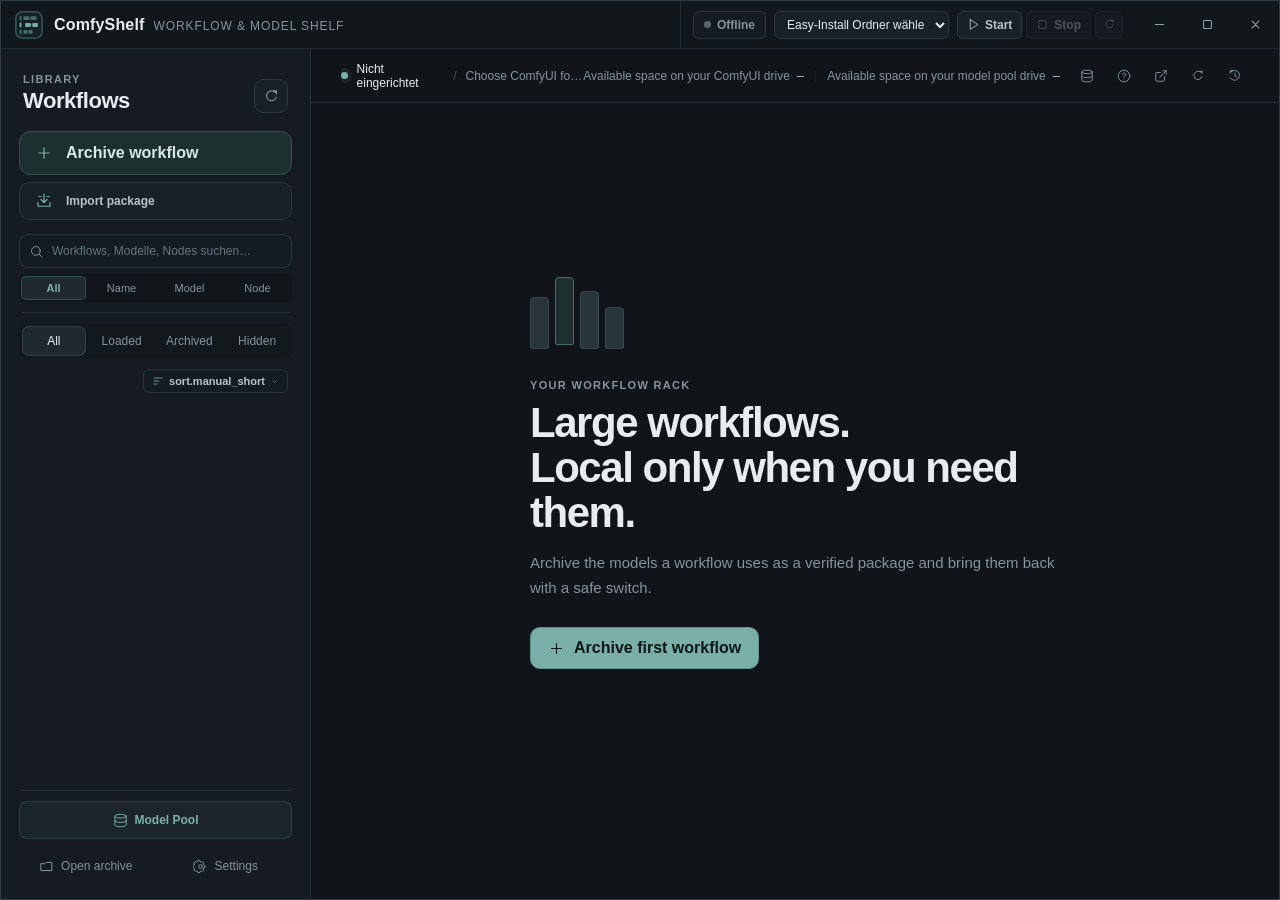
==== commit b5cacaf4: "feat(workflow-sync): detect local edits with package sync, revert, safety checks, and docs" ====
--- a/gui/index.html
+++ b/gui/index.html
@@ -216,6 +216,7 @@
               <div class="detail-kicker">
                 <span class="status-pill" id="statusPill">Archived</span>
                 <span class="status-pill hidden-badge hidden" id="hiddenPill" data-i18n="filter.hidden">Hidden</span>
+                <span class="status-pill modified-badge hidden" id="modifiedWorkflowPill" data-i18n="workflow_sync.modified_badge" data-i18n-title="workflow_sync.modified_badge_hint">Modified locally</span>
                 <span class="integrity-label" id="integrityLabel"><svg><use href="#i-shield"/></svg>Not verified</span>
               </div>
               <div class="package-name-row">
@@ -231,6 +232,8 @@
                   <span class="kbd-chip">Ctrl+V</span>
                 </button>
                 <button class="secondary-button workflow-file-button" id="showWorkflowFileButton" data-i18n-title="workflow_file.hint"><svg aria-hidden="true"><use href="#i-folder"/></svg><span data-i18n="workflow_file.button">Show workflow file</span></button>
+                <button class="secondary-button workflow-file-button sync-workflow-button hidden" id="syncWorkflowButton" data-i18n-title="workflow_sync.sync_button_hint"><svg aria-hidden="true"><use href="#i-refresh"/></svg><span data-i18n="workflow_sync.sync_button">Update package</span></button>
+                <button class="secondary-button workflow-file-button revert-workflow-button hidden" id="revertWorkflowButton" data-i18n-title="workflow_sync.revert_button_hint"><svg aria-hidden="true"><use href="#i-history"/></svg><span data-i18n="workflow_sync.revert_button">Revert local changes</span></button>
               </div>
             </div>
             <div class="hero-cover hidden" id="heroCover" title="Click to view full preview" data-i18n-title="detail.preview_zoom">
@@ -357,6 +360,7 @@
       <label class="safety-option hidden" id="incompleteOption"><input type="checkbox" id="allowIncompleteCheckbox"><span><strong data-i18n="confirm.allow_incomplete">Accept incomplete package</strong><small data-i18n="confirm.allow_incomplete_hint">Known missing dependencies remain documented.</small></span></label>
       <label class="safety-option hidden" id="sharedOption"><input type="checkbox" id="allowSharedCheckbox"><span><strong data-i18n="confirm.allow_shared">Remove shared models anyway</strong><small data-i18n="confirm.allow_shared_hint">Other local workflows may be missing models afterwards.</small></span></label>
       <label class="safety-option hidden" id="clipboardOption"><input type="checkbox" id="copyToClipboardCheckbox"><span><strong data-i18n="confirm.copy_to_clipboard">Copy workflow to clipboard</strong><small data-i18n="confirm.copy_to_clipboard_hint">Places the workflow graph into your clipboard, ready for Ctrl+V in ComfyUI.</small></span></label>
+      <label class="safety-option sync-workflow-option hidden" id="syncWorkflowOption"><input type="checkbox" id="syncWorkflowCheckbox" checked><span><strong id="syncWorkflowOptionTitle" data-i18n="workflow_sync.confirm_option_title">Sync modified local workflow into package</strong><small id="syncWorkflowOptionHint" data-i18n="workflow_sync.confirm_option_hint">Updates the package ZIP with your local ComfyUI workflow changes and any newly added models.</small></span></label>
       <div class="modal-actions"><button class="text-button" id="confirmCancelButton" data-i18n="common.cancel">Cancel</button><button class="primary-button" id="confirmProceedButton">Continue</button></div>
     </section>
   </div>
@@ -557,6 +561,9 @@
           <span class="tour-dot"></span>
           <span class="tour-dot"></span>
           <span class="tour-dot"></span>
+          <span class="tour-dot"></span>
+          <span class="tour-dot"></span>
+          <span class="tour-dot"></span>
         </div>
         <div class="tour-actions">
           <button class="text-button" id="tourSkipButton" data-i18n="tour.skip">Skip tour</button>
--- a/gui/styles.css
+++ b/gui/styles.css
@@ -613,6 +613,13 @@
 .workflow-name { display: block; min-width: 0; flex: 1; color: var(--text-soft); font-weight: 600; white-space: nowrap; overflow: hidden; text-overflow: ellipsis; }
 .workflow-hidden-tag { display: inline-flex; align-items: center; color: #d9a04f; flex-shrink: 0; opacity: .85; }
 .workflow-hidden-tag svg { width: 13px; height: 13px; }
+.workflow-modified-tag {
+  display: inline-flex; align-items: center; gap: 4px; padding: 2px 6px;
+  border-radius: 5px; background: rgba(217, 160, 79, 0.16); border: 1px solid rgba(217, 160, 79, 0.35);
+  color: #e6b870; font-size: 10px; font-weight: 700; letter-spacing: .04em; text-transform: uppercase;
+  flex-shrink: 0;
+}
+.workflow-modified-tag svg { width: 11px; height: 11px; }
 .workflow-item.active .workflow-name { color: #ffffff; font-weight: 650; }
 .workflow-item.active .workflow-meta { color: var(--text-soft); }
 .workflow-item.active .workflow-item-thumb { border-color: #384c57; }
@@ -823,6 +830,7 @@
 .status-pill.loaded { background: var(--teal-wash); color: #a8d0ca; }
 .status-pill.partial { background: var(--amber-wash); color: #d9b97e; }
 .status-pill.hidden-badge { background: rgba(224, 162, 75, 0.16); color: #d9a04f; border: 1px solid rgba(224, 162, 75, 0.3); }
+.status-pill.modified-badge { background: rgba(224, 162, 75, 0.18); color: #e8bd78; border: 1px solid rgba(224, 162, 75, 0.38); }
 .integrity-label { display: flex; align-items: center; gap: 5px; color: var(--muted); font-size: 12px; }
 .integrity-label svg { width: 14px; height: 14px; }
 .integrity-label.valid { color: var(--teal); }
@@ -1165,6 +1173,38 @@
   flex-shrink: 0;
 }
 .workflow-file-button:disabled { opacity: .5; cursor: wait; }
+.sync-workflow-button {
+  background: rgba(217, 160, 79, 0.16);
+  border-color: rgba(217, 160, 79, 0.45);
+  color: #efd09e;
+}
+.sync-workflow-button:hover:not(:disabled) {
+  background: rgba(217, 160, 79, 0.28);
+  border-color: #e0a858;
+  color: #ffffff;
+}
+.revert-workflow-button {
+  border-color: rgba(199, 123, 120, 0.35);
+  color: #dcb0ae;
+}
+.revert-workflow-button:hover:not(:disabled) {
+  background: rgba(199, 123, 120, 0.15);
+  border-color: rgba(199, 123, 120, 0.65);
+  color: #ffd8d6;
+}
+.safety-option.sync-workflow-option {
+  border-color: rgba(121, 175, 167, 0.42);
+  background: rgba(121, 175, 167, 0.12);
+}
+.safety-option.sync-workflow-option input {
+  accent-color: var(--teal);
+}
+.safety-option.sync-workflow-option strong {
+  color: #c7e6e1;
+}
+.safety-option.sync-workflow-option small {
+  color: #93b8b2;
+}
 .workflow-file-path { overflow-wrap: anywhere; user-select: text; color: var(--text); }
 
 .lightbox-dialog {
